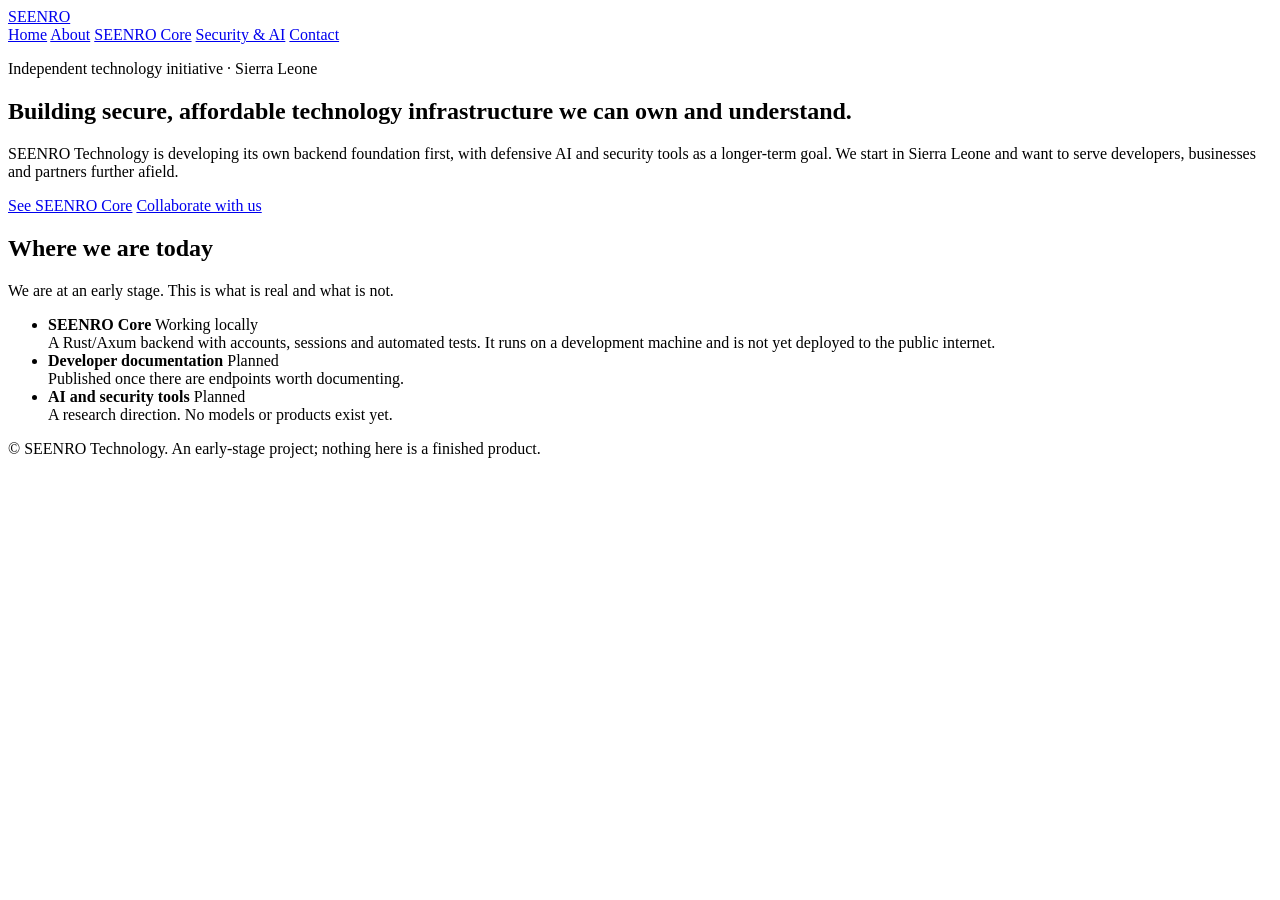
==== index.html @ 62bf214d "Add initial HTML structure for SEENRO Technology site This file contains the initial HTML structure " ====
<!doctype html>
<html lang="en">
<head>
<meta charset="utf-8">
<meta name="viewport" content="width=device-width, initial-scale=1">
<title>SEENRO Technology</title>
<meta name="description" content="SEENRO Technology is an independent initiative building secure, affordable backend infrastructure and AI-powered security solutions, starting in Sierra Leone.">
<link rel="stylesheet" href="style.css">
</head>
<body>
<header class="site-header">
  <a class="brand" href="index.html">SEENRO</a>
  <nav>
    <a href="index.html" aria-current="page">Home</a>
    <a href="about.html">About</a>
    <a href="core.html">SEENRO Core</a>
    <a href="security-ai.html">Security &amp; AI</a>
    <a href="contact.html">Contact</a>
  </nav>
</header>

<main>
  <section class="hero">
    <p class="eyebrow">Independent technology initiative · Sierra Leone</p>
    <h1>Building secure, affordable technology infrastructure we can own and understand.</h1>
    <p class="lead">SEENRO Technology is developing its own backend foundation first, with defensive AI and security tools as a longer-term goal. We start in Sierra Leone and want to serve developers, businesses and partners further afield.</p>
    <p class="actions">
      <a class="button" href="core.html">See SEENRO Core</a>
      <a class="button secondary" href="contact.html">Collaborate with us</a>
    </p>
  </section>

  <section>
    <h2>Where we are today</h2>
    <p>We are at an early stage. This is what is real and what is not.</p>
    <ul class="status-list">
      <li><strong>SEENRO Core</strong> <span class="tag tag-local">Working locally</span><br>A Rust/Axum backend with accounts, sessions and automated tests. It runs on a development machine and is not yet deployed to the public internet.</li>
      <li><strong>Developer documentation</strong> <span class="tag tag-planned">Planned</span><br>Published once there are endpoints worth documenting.</li>
      <li><strong>AI and security tools</strong> <span class="tag tag-planned">Planned</span><br>A research direction. No models or products exist yet.</li>
    </ul>
  </section>
</main>

<footer>
  <p>© SEENRO Technology. An early-stage project; nothing here is a finished product.</p>
</footer>
</body>
</html>
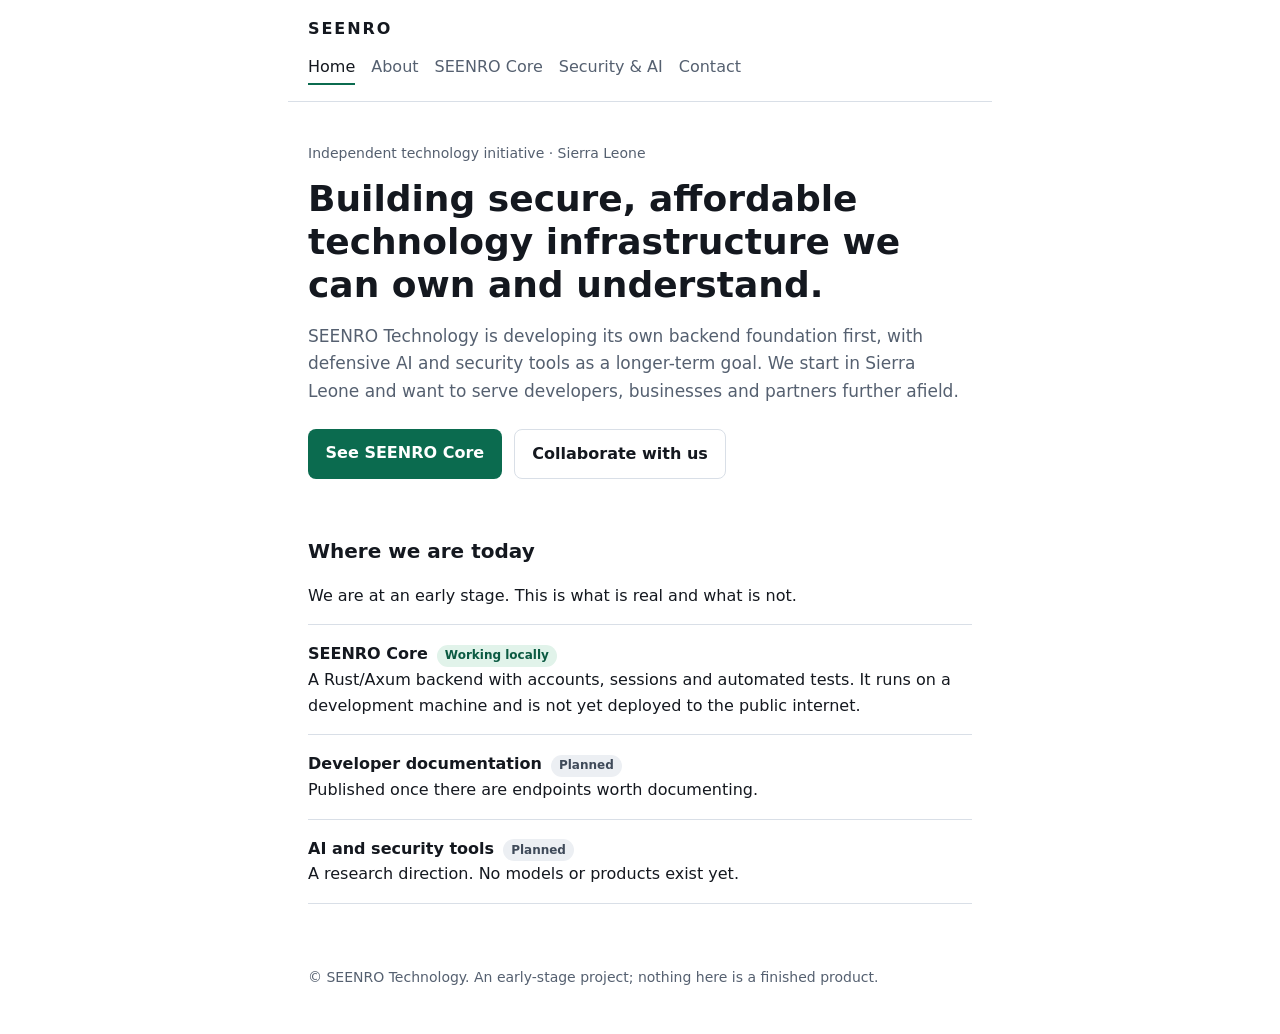
==== commit 902d336a: "Add favicon, share tags and 404 page" ====
--- a/index.html
+++ b/index.html
@@ -6,6 +6,13 @@
 <title>SEENRO Technology</title>
 <meta name="description" content="SEENRO Technology is an independent initiative building secure, affordable backend infrastructure and AI-powered security solutions, starting in Sierra Leone.">
 <link rel="stylesheet" href="style.css">
+<link rel="icon" href="favicon.svg" type="image/svg+xml">
+<meta name="theme-color" content="#0b6b4f">
+<meta property="og:type" content="website">
+<meta property="og:site_name" content="SEENRO Technology">
+<meta property="og:title" content="SEENRO Technology">
+<meta property="og:description" content="SEENRO Technology is an independent initiative building secure, affordable backend infrastructure and AI-powered security solutions, starting in Sierra Leone.">
+<meta property="og:url" content="https://barrieabdallah40-githib.github.io/seenro-technology-website/">
 </head>
 <body>
 <header class="site-header">
--- a/style.css
+++ b/style.css
@@ -0,0 +1,47 @@
+:root {
+  --bg: #ffffff; --fg: #14181f; --muted: #556070; --line: #d9dfe7;
+  --accent: #0b6b4f; --accent-fg: #ffffff;
+  --local-bg: #e1f3ea; --local-fg: #0b5a42;
+  --plan-bg: #eceff3; --plan-fg: #3f4a59;
+  color-scheme: light dark;
+}
+@media (prefers-color-scheme: dark) {
+  :root {
+    --bg: #0e1217; --fg: #e8ecf1; --muted: #9aa6b5; --line: #263040;
+    --accent: #3ecf9a; --accent-fg: #06281d;
+    --local-bg: #12382c; --local-fg: #7be0b9;
+    --plan-bg: #1c2430; --plan-fg: #b4bfcd;
+  }
+}
+* { box-sizing: border-box; }
+html { -webkit-text-size-adjust: 100%; }
+body {
+  margin: 0; background: var(--bg); color: var(--fg);
+  font: 1rem/1.6 system-ui, -apple-system, "Segoe UI", Roboto, sans-serif;
+}
+.site-header, main, footer { max-width: 44rem; margin: 0 auto; padding: 0 1.25rem; }
+.site-header { padding-top: 1rem; padding-bottom: 1rem; border-bottom: 1px solid var(--line); }
+.brand { font-weight: 800; letter-spacing: .12em; color: var(--fg); text-decoration: none; }
+nav { display: flex; flex-wrap: wrap; gap: .25rem 1rem; margin-top: .5rem; }
+nav a { color: var(--muted); text-decoration: none; padding: .25rem 0; }
+nav a[aria-current="page"] { color: var(--fg); border-bottom: 2px solid var(--accent); }
+a { color: var(--accent); }
+.hero { padding: 2.5rem 0 1.5rem; }
+.eyebrow { color: var(--muted); font-size: .875rem; margin: 0 0 .75rem; }
+h1 { font-size: 1.75rem; line-height: 1.2; margin: 0 0 1rem; }
+h2 { font-size: 1.25rem; margin: 2rem 0 .5rem; }
+.lead { font-size: 1.0625rem; color: var(--muted); }
+.actions { display: flex; flex-wrap: wrap; gap: .75rem; margin: 1.5rem 0 0; }
+.button {
+  display: inline-block; padding: .7rem 1.1rem; border-radius: .5rem;
+  background: var(--accent); color: var(--accent-fg); text-decoration: none; font-weight: 600;
+}
+.button.secondary { background: transparent; color: var(--fg); border: 1px solid var(--line); }
+.status-list { list-style: none; padding: 0; margin: 1rem 0; }
+.status-list li { padding: 1rem 0; border-top: 1px solid var(--line); }
+.status-list li:last-child { border-bottom: 1px solid var(--line); }
+.tag { display: inline-block; font-size: .75rem; font-weight: 600; padding: .1rem .5rem; border-radius: 1rem; margin-left: .25rem; }
+.tag-local { background: var(--local-bg); color: var(--local-fg); }
+.tag-planned { background: var(--plan-bg); color: var(--plan-fg); }
+footer { color: var(--muted); font-size: .875rem; padding-top: 2rem; padding-bottom: 2rem; }
+@media (min-width: 40rem) { h1 { font-size: 2.25rem; } }
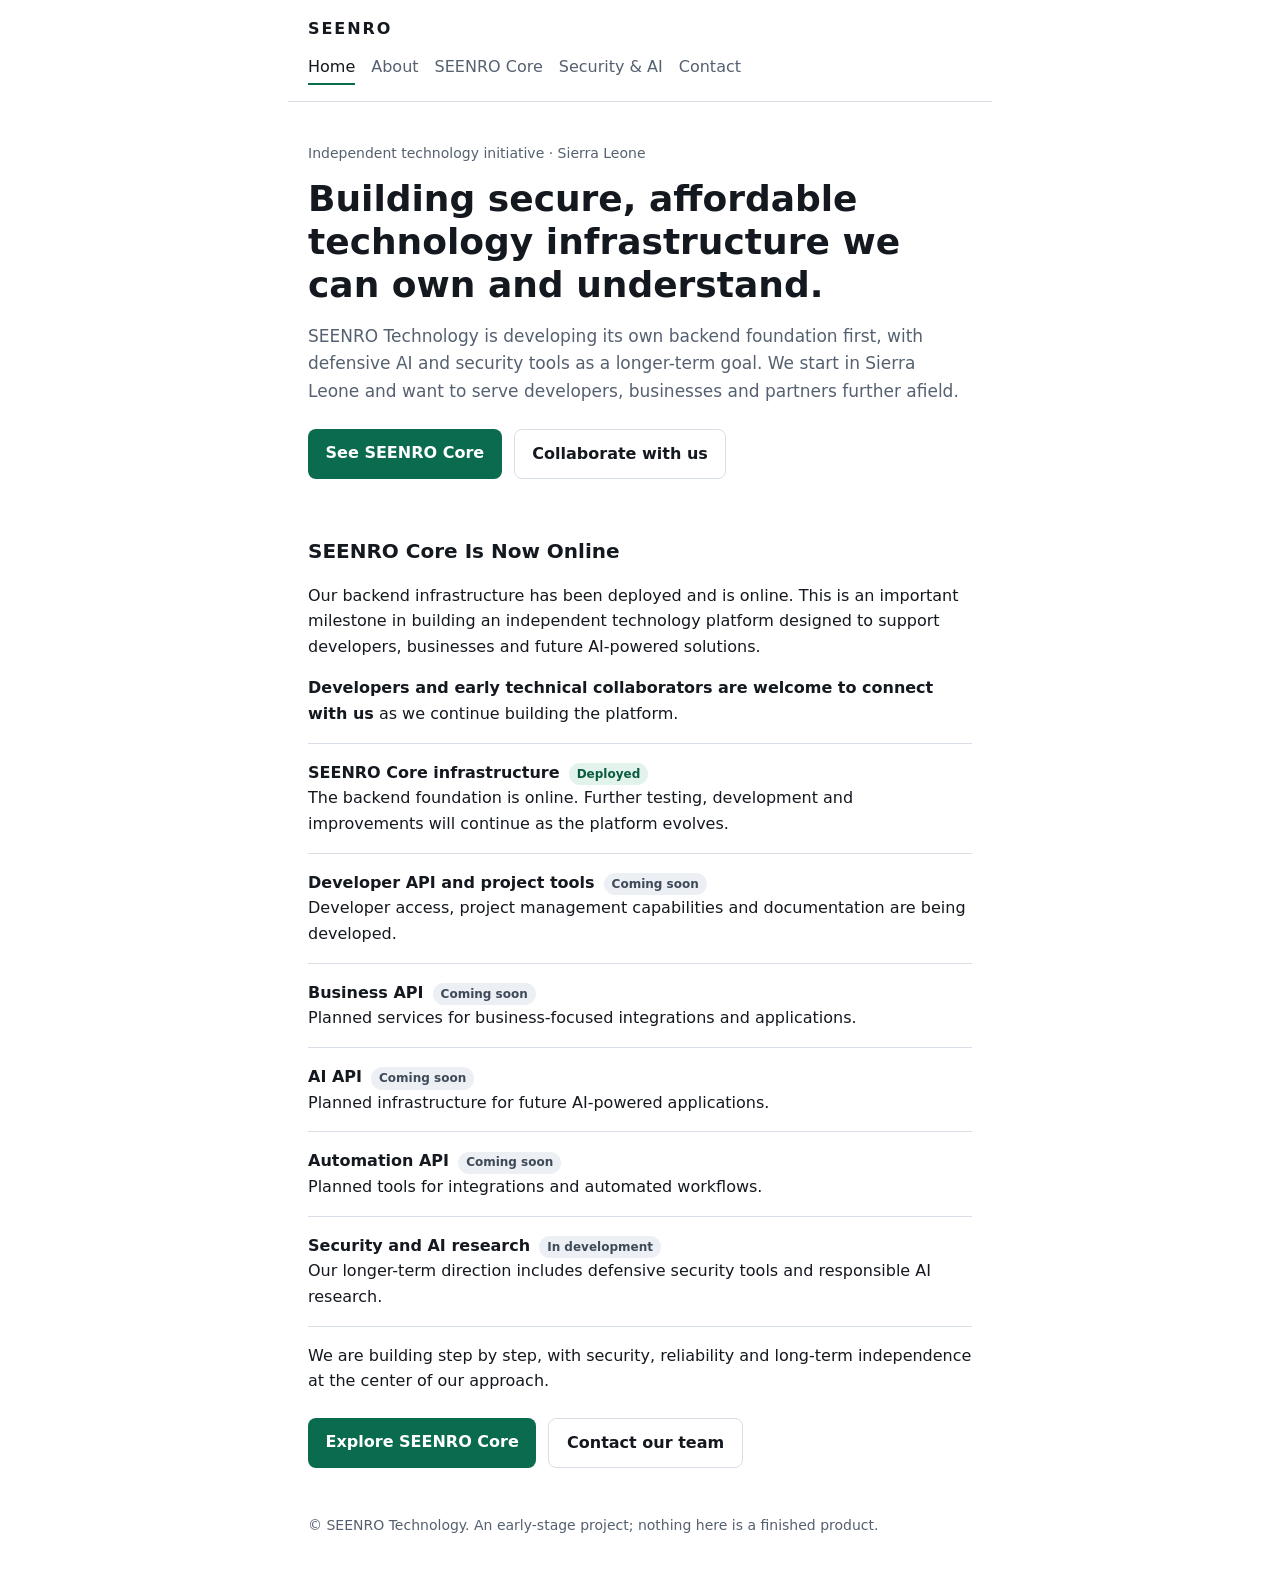
==== commit 81c26457: "Announce SEENRO Core infrastructure deployment" ====
--- a/index.html
+++ b/index.html
@@ -38,13 +38,22 @@
   </section>
 
   <section>
-    <h2>Where we are today</h2>
-    <p>We are at an early stage. This is what is real and what is not.</p>
+    <h2>SEENRO Core Is Now Online</h2>
+    <p>Our backend infrastructure has been deployed and is online. This is an important milestone in building an independent technology platform designed to support developers, businesses and future AI-powered solutions.</p>
+    <p><strong>Developers and early technical collaborators are welcome to connect with us</strong> as we continue building the platform.</p>
     <ul class="status-list">
-      <li><strong>SEENRO Core</strong> <span class="tag tag-local">Working locally</span><br>A Rust/Axum backend with accounts, sessions and automated tests. It runs on a development machine and is not yet deployed to the public internet.</li>
-      <li><strong>Developer documentation</strong> <span class="tag tag-planned">Planned</span><br>Published once there are endpoints worth documenting.</li>
-      <li><strong>AI and security tools</strong> <span class="tag tag-planned">Planned</span><br>A research direction. No models or products exist yet.</li>
+      <li><strong>SEENRO Core infrastructure</strong> <span class="tag tag-local">Deployed</span><br>The backend foundation is online. Further testing, development and improvements will continue as the platform evolves.</li>
+      <li><strong>Developer API and project tools</strong> <span class="tag tag-planned">Coming soon</span><br>Developer access, project management capabilities and documentation are being developed.</li>
+      <li><strong>Business API</strong> <span class="tag tag-planned">Coming soon</span><br>Planned services for business-focused integrations and applications.</li>
+      <li><strong>AI API</strong> <span class="tag tag-planned">Coming soon</span><br>Planned infrastructure for future AI-powered applications.</li>
+      <li><strong>Automation API</strong> <span class="tag tag-planned">Coming soon</span><br>Planned tools for integrations and automated workflows.</li>
+      <li><strong>Security and AI research</strong> <span class="tag tag-planned">In development</span><br>Our longer-term direction includes defensive security tools and responsible AI research.</li>
     </ul>
+    <p>We are building step by step, with security, reliability and long-term independence at the center of our approach.</p>
+    <p class="actions">
+      <a class="button" href="core.html">Explore SEENRO Core</a>
+      <a class="button secondary" href="contact.html">Contact our team</a>
+    </p>
   </section>
 </main>
 
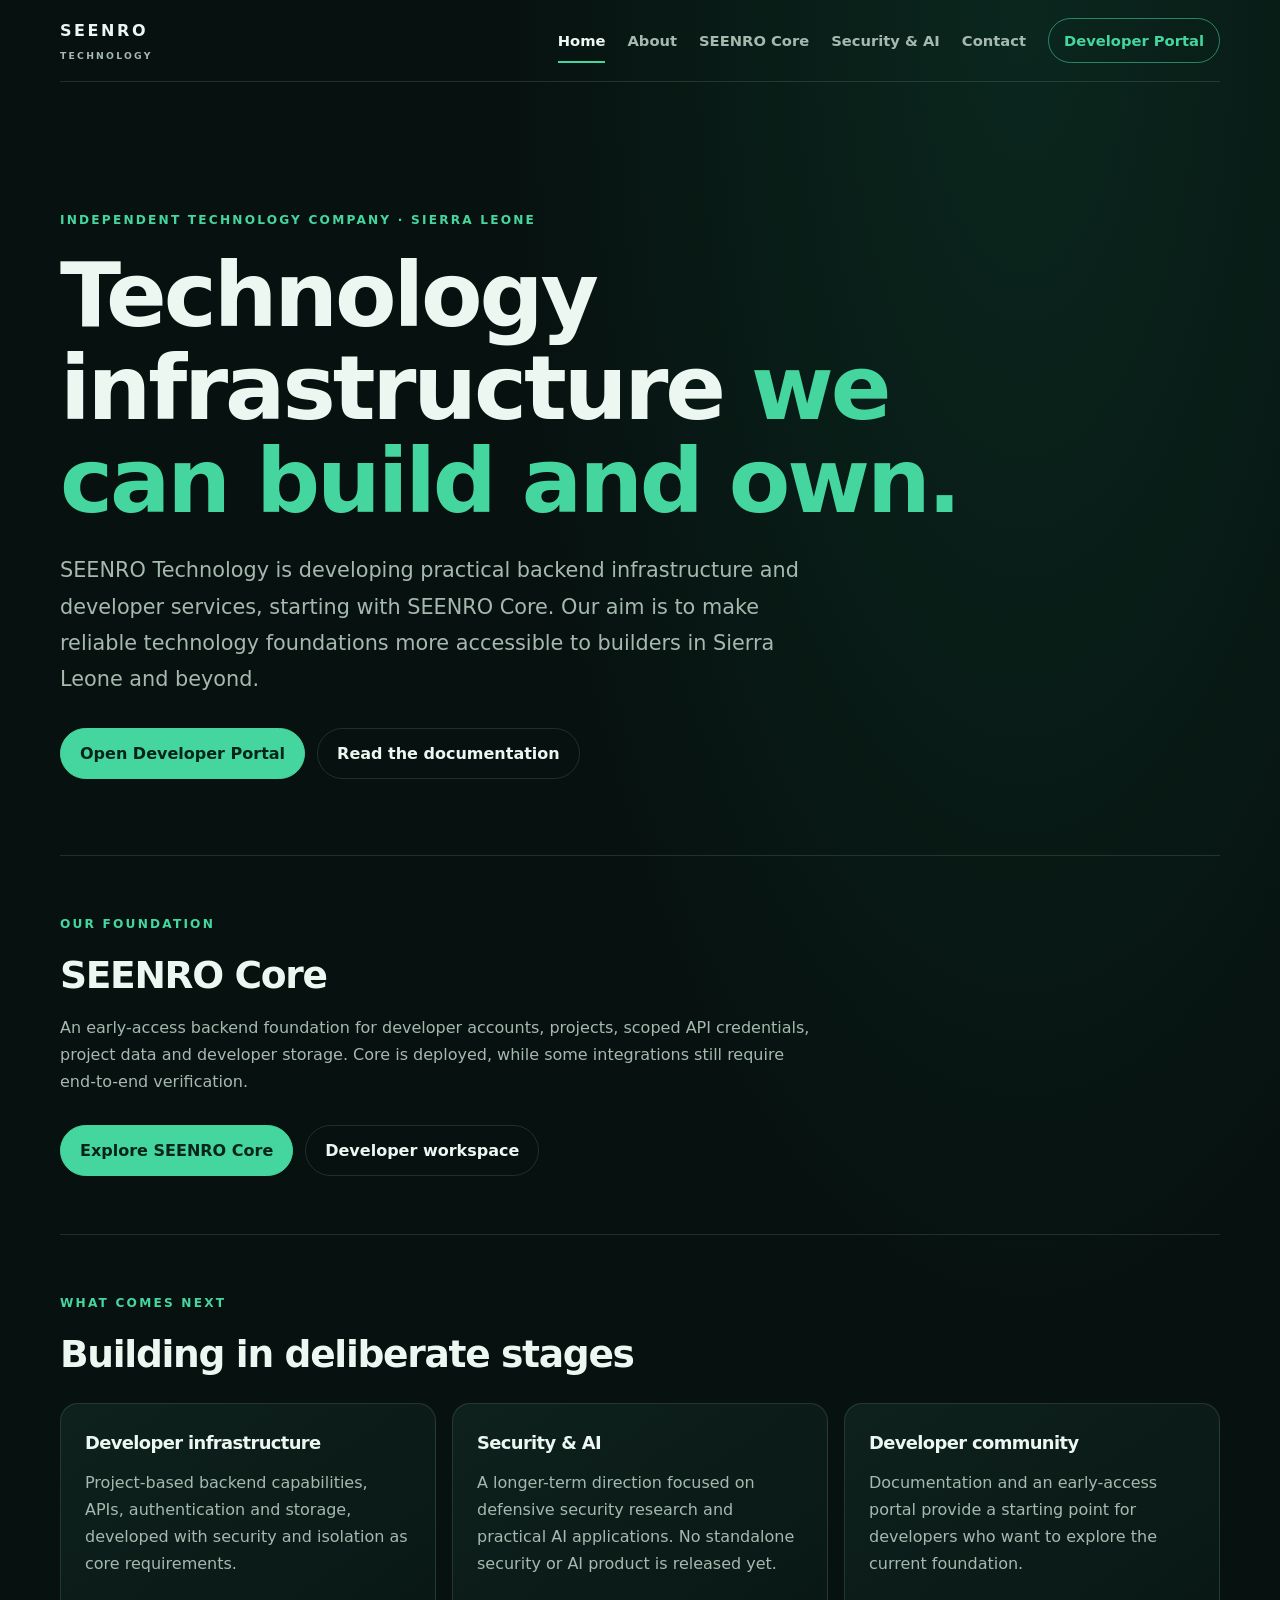
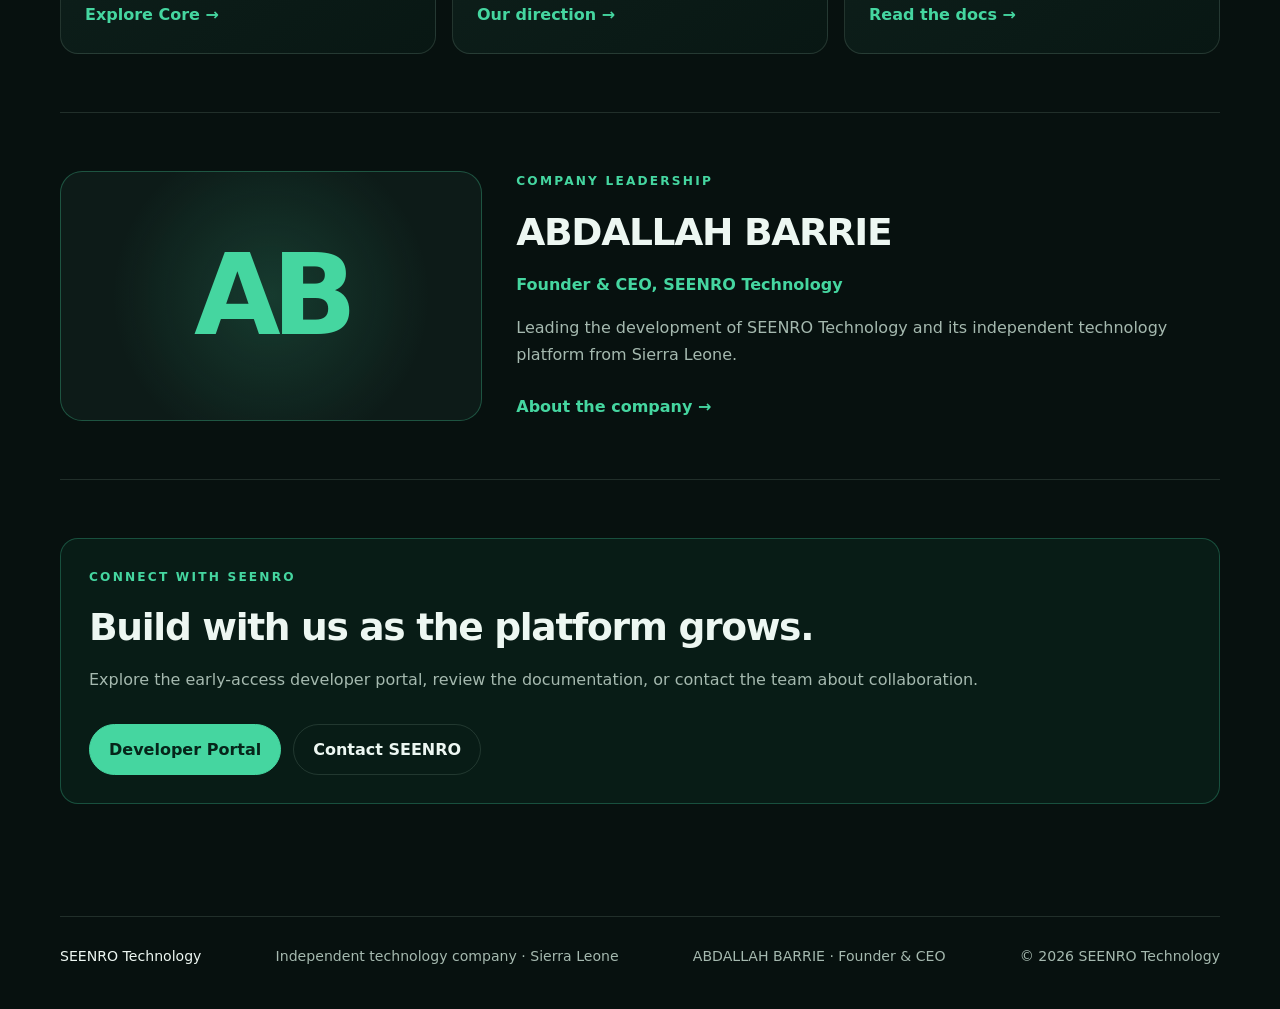
==== commit 077d67e8: "feat: polish SEENRO corporate website" ====
--- a/index.html
+++ b/index.html
@@ -3,62 +3,32 @@
 <head>
 <meta charset="utf-8">
 <meta name="viewport" content="width=device-width, initial-scale=1">
-<title>SEENRO Technology</title>
-<meta name="description" content="SEENRO Technology is an independent initiative building secure, affordable backend infrastructure and AI-powered security solutions, starting in Sierra Leone.">
+<meta name="description" content="SEENRO Technology is building independent backend infrastructure and developer services from Sierra Leone.">
+<meta name="theme-color" content="#07110f">
+<title>SEENRO Technology | Independent Technology Infrastructure</title>
+<link rel="icon" href="favicon.svg" type="image/svg+xml">
 <link rel="stylesheet" href="style.css">
-<link rel="icon" href="favicon.svg" type="image/svg+xml">
-<meta name="theme-color" content="#0b6b4f">
 <meta property="og:type" content="website">
 <meta property="og:site_name" content="SEENRO Technology">
-<meta property="og:title" content="SEENRO Technology">
-<meta property="og:description" content="SEENRO Technology is an independent initiative building secure, affordable backend infrastructure and AI-powered security solutions, starting in Sierra Leone.">
-<meta property="og:url" content="https://barrieabdallah40-githib.github.io/seenro-technology-website/">
+<meta property="og:title" content="SEENRO Technology | Independent Technology Infrastructure">
+<meta property="og:description" content="SEENRO Technology is building independent backend infrastructure and developer services from Sierra Leone.">
+<meta property="og:url" content="https://seenrotech.com/index.html">
 </head>
 <body>
 <header class="site-header">
-  <a class="brand" href="index.html">SEENRO</a>
-  <nav>
-    <a href="index.html" aria-current="page">Home</a>
-    <a href="about.html">About</a>
-    <a href="core.html">SEENRO Core</a>
-    <a href="security-ai.html">Security &amp; AI</a>
-    <a href="contact.html">Contact</a>
-  </nav>
+<a class="brand" href="index.html">SEENRO<small>TECHNOLOGY</small></a>
+<nav aria-label="Main navigation"><a href="index.html" aria-current="page">Home</a><a href="about.html">About</a><a href="core.html">SEENRO Core</a><a href="security-ai.html">Security &amp; AI</a><a href="contact.html">Contact</a><a class="nav-portal" href="https://developers.seenrotech.com">Developer Portal</a></nav>
 </header>
-
 <main>
-  <section class="hero">
-    <p class="eyebrow">Independent technology initiative · Sierra Leone</p>
-    <h1>Building secure, affordable technology infrastructure we can own and understand.</h1>
-    <p class="lead">SEENRO Technology is developing its own backend foundation first, with defensive AI and security tools as a longer-term goal. We start in Sierra Leone and want to serve developers, businesses and partners further afield.</p>
-    <p class="actions">
-      <a class="button" href="core.html">See SEENRO Core</a>
-      <a class="button secondary" href="contact.html">Collaborate with us</a>
-    </p>
-  </section>
-
-  <section>
-    <h2>SEENRO Core Is Now Online</h2>
-    <p>Our backend infrastructure has been deployed and is online. This is an important milestone in building an independent technology platform designed to support developers, businesses and future AI-powered solutions.</p>
-    <p><strong>Developers and early technical collaborators are welcome to connect with us</strong> as we continue building the platform.</p>
-    <ul class="status-list">
-      <li><strong>SEENRO Core infrastructure</strong> <span class="tag tag-local">Deployed</span><br>The backend foundation is online. Further testing, development and improvements will continue as the platform evolves.</li>
-      <li><strong>Developer API and project tools</strong> <span class="tag tag-planned">Coming soon</span><br>Developer access, project management capabilities and documentation are being developed.</li>
-      <li><strong>Business API</strong> <span class="tag tag-planned">Coming soon</span><br>Planned services for business-focused integrations and applications.</li>
-      <li><strong>AI API</strong> <span class="tag tag-planned">Coming soon</span><br>Planned infrastructure for future AI-powered applications.</li>
-      <li><strong>Automation API</strong> <span class="tag tag-planned">Coming soon</span><br>Planned tools for integrations and automated workflows.</li>
-      <li><strong>Security and AI research</strong> <span class="tag tag-planned">In development</span><br>Our longer-term direction includes defensive security tools and responsible AI research.</li>
-    </ul>
-    <p>We are building step by step, with security, reliability and long-term independence at the center of our approach.</p>
-    <p class="actions">
-      <a class="button" href="core.html">Explore SEENRO Core</a>
-      <a class="button secondary" href="contact.html">Contact our team</a>
-    </p>
-  </section>
+<section class="hero"><p class="eyebrow">Independent technology company · Sierra Leone</p>
+<h1>Technology infrastructure <span>we can build and own.</span></h1>
+<p class="lead">SEENRO Technology is developing practical backend infrastructure and developer services, starting with SEENRO Core. Our aim is to make reliable technology foundations more accessible to builders in Sierra Leone and beyond.</p>
+<div class="actions"><a class="button" href="https://developers.seenrotech.com">Open Developer Portal</a><a class="button secondary" href="https://developers.seenrotech.com/docs.html">Read the documentation</a></div></section>
+<section class="section"><p class="eyebrow">Our foundation</p><h2>SEENRO Core</h2><p class="section-intro">An early-access backend foundation for developer accounts, projects, scoped API credentials, project data and developer storage. Core is deployed, while some integrations still require end-to-end verification.</p><div class="actions"><a class="button" href="core.html">Explore SEENRO Core</a><a class="button secondary" href="https://developers.seenrotech.com">Developer workspace</a></div></section>
+<section class="section"><p class="eyebrow">What comes next</p><h2>Building in deliberate stages</h2><div class="grid"><article class="panel"><h3>Developer infrastructure</h3><p>Project-based backend capabilities, APIs, authentication and storage, developed with security and isolation as core requirements.</p><a class="panel-link" href="core.html">Explore Core →</a></article><article class="panel"><h3>Security &amp; AI</h3><p>A longer-term direction focused on defensive security research and practical AI applications. No standalone security or AI product is released yet.</p><a class="panel-link" href="security-ai.html">Our direction →</a></article><article class="panel"><h3>Developer community</h3><p>Documentation and an early-access portal provide a starting point for developers who want to explore the current foundation.</p><a class="panel-link" href="https://developers.seenrotech.com/docs.html">Read the docs →</a></article></div></section>
+<section class="section founder"><div class="founder-mark" aria-hidden="true">AB</div><div><p class="eyebrow">Company leadership</p><h2>ABDALLAH BARRIE</h2><p class="founder-role">Founder &amp; CEO, SEENRO Technology</p><p class="section-intro">Leading the development of SEENRO Technology and its independent technology platform from Sierra Leone.</p><a class="panel-link" href="about.html">About the company →</a></div></section>
+<section class="section"><div class="callout"><p class="eyebrow">Connect with SEENRO</p><h2>Build with us as the platform grows.</h2><p class="muted">Explore the early-access developer portal, review the documentation, or contact the team about collaboration.</p><div class="actions"><a class="button" href="https://developers.seenrotech.com">Developer Portal</a><a class="button secondary" href="contact.html">Contact SEENRO</a></div></div></section>
 </main>
-
-<footer>
-  <p>© SEENRO Technology. An early-stage project; nothing here is a finished product.</p>
-</footer>
+<footer><a href="index.html">SEENRO Technology</a><span>Independent technology company · Sierra Leone</span><span>ABDALLAH BARRIE · Founder &amp; CEO</span><span>© 2026 SEENRO Technology</span></footer>
 </body>
 </html>
--- a/style.css
+++ b/style.css
@@ -1,47 +1,92 @@
+/* SEENRO Technology — responsive corporate design */
 :root {
-  --bg: #ffffff; --fg: #14181f; --muted: #556070; --line: #d9dfe7;
-  --accent: #0b6b4f; --accent-fg: #ffffff;
-  --local-bg: #e1f3ea; --local-fg: #0b5a42;
-  --plan-bg: #eceff3; --plan-fg: #3f4a59;
-  color-scheme: light dark;
-}
-@media (prefers-color-scheme: dark) {
-  :root {
-    --bg: #0e1217; --fg: #e8ecf1; --muted: #9aa6b5; --line: #263040;
-    --accent: #3ecf9a; --accent-fg: #06281d;
-    --local-bg: #12382c; --local-fg: #7be0b9;
-    --plan-bg: #1c2430; --plan-fg: #b4bfcd;
-  }
+  color-scheme: dark;
+  --bg: #07110f;
+  --surface: #0d1b18;
+  --surface-2: #10231e;
+  --text: #edf7f2;
+  --muted: #a5b9af;
+  --line: rgba(190, 224, 207, .14);
+  --accent: #45d6a0;
+  --accent-ink: #06251a;
+  --max: 1160px;
 }
 * { box-sizing: border-box; }
-html { -webkit-text-size-adjust: 100%; }
+html { scroll-behavior: smooth; -webkit-text-size-adjust: 100%; }
 body {
-  margin: 0; background: var(--bg); color: var(--fg);
-  font: 1rem/1.6 system-ui, -apple-system, "Segoe UI", Roboto, sans-serif;
+  margin: 0;
+  background: radial-gradient(ellipse at 80% 0%, rgba(32,185,130,.13), transparent 34rem), var(--bg);
+  color: var(--text);
+  font: 16px/1.7 system-ui, -apple-system, "Segoe UI", Roboto, sans-serif;
 }
-.site-header, main, footer { max-width: 44rem; margin: 0 auto; padding: 0 1.25rem; }
-.site-header { padding-top: 1rem; padding-bottom: 1rem; border-bottom: 1px solid var(--line); }
-.brand { font-weight: 800; letter-spacing: .12em; color: var(--fg); text-decoration: none; }
-nav { display: flex; flex-wrap: wrap; gap: .25rem 1rem; margin-top: .5rem; }
-nav a { color: var(--muted); text-decoration: none; padding: .25rem 0; }
-nav a[aria-current="page"] { color: var(--fg); border-bottom: 2px solid var(--accent); }
 a { color: var(--accent); }
-.hero { padding: 2.5rem 0 1.5rem; }
-.eyebrow { color: var(--muted); font-size: .875rem; margin: 0 0 .75rem; }
-h1 { font-size: 1.75rem; line-height: 1.2; margin: 0 0 1rem; }
-h2 { font-size: 1.25rem; margin: 2rem 0 .5rem; }
-.lead { font-size: 1.0625rem; color: var(--muted); }
-.actions { display: flex; flex-wrap: wrap; gap: .75rem; margin: 1.5rem 0 0; }
+a:focus-visible { outline: 3px solid var(--accent); outline-offset: 4px; }
+.site-header, main, footer { width: min(calc(100% - 40px), var(--max)); margin-inline: auto; }
+.site-header {
+  min-height: 82px; display: flex; align-items: center; justify-content: space-between;
+  gap: 24px; padding-block: 16px; border-bottom: 1px solid var(--line);
+}
+.brand { color: var(--text); text-decoration: none; font-weight: 800; letter-spacing: .16em; }
+.brand small { display: block; margin-top: 4px; color: var(--muted); font-size: .58rem; letter-spacing: .24em; }
+nav { display: flex; align-items: center; flex-wrap: wrap; gap: 8px 22px; }
+nav a { color: var(--muted); text-decoration: none; font-size: .92rem; font-weight: 600; padding: 8px 0; }
+nav a:hover, nav a[aria-current="page"] { color: var(--text); }
+nav a[aria-current="page"] { box-shadow: 0 2px var(--accent); }
+.nav-portal { padding: 9px 15px; border: 1px solid rgba(69,214,160,.55); border-radius: 999px; color: var(--accent); }
+main { padding-bottom: 54px; }
+.hero { padding: clamp(70px, 10vw, 132px) 0 76px; max-width: 900px; }
+.eyebrow { margin: 0 0 18px; color: var(--accent); font-size: .76rem; font-weight: 700; letter-spacing: .18em; text-transform: uppercase; }
+h1, h2, h3 { letter-spacing: -.035em; }
+h1 { max-width: 900px; margin: 0 0 24px; font-size: clamp(2.65rem, 7vw, 5.7rem); line-height: 1.04; font-weight: 800; }
+h1 span, .accent-text { color: var(--accent); }
+h2 { margin: 0 0 16px; font-size: clamp(1.65rem, 4vw, 2.35rem); line-height: 1.2; }
+h3 { margin: 0 0 10px; font-size: 1.12rem; }
+p { margin: 0 0 16px; }
+.lead { max-width: 760px; color: var(--muted); font-size: clamp(1.08rem, 2vw, 1.3rem); line-height: 1.75; }
+.actions { display: flex; flex-wrap: wrap; gap: 12px; margin-top: 30px; }
 .button {
-  display: inline-block; padding: .7rem 1.1rem; border-radius: .5rem;
-  background: var(--accent); color: var(--accent-fg); text-decoration: none; font-weight: 600;
+  display: inline-flex; align-items: center; justify-content: center; min-height: 48px;
+  padding: 11px 19px; border: 1px solid var(--accent); border-radius: 999px;
+  background: var(--accent); color: var(--accent-ink); text-decoration: none; font-weight: 800;
 }
-.button.secondary { background: transparent; color: var(--fg); border: 1px solid var(--line); }
-.status-list { list-style: none; padding: 0; margin: 1rem 0; }
-.status-list li { padding: 1rem 0; border-top: 1px solid var(--line); }
+.button:hover { background: #72e7b9; border-color: #72e7b9; }
+.button.secondary { background: transparent; color: var(--text); border-color: var(--line); }
+.button.secondary:hover { border-color: var(--accent); color: var(--accent); }
+.section { padding: 58px 0; border-top: 1px solid var(--line); }
+.section-intro { max-width: 760px; color: var(--muted); }
+.grid { display: grid; grid-template-columns: repeat(3, minmax(0, 1fr)); gap: 16px; margin-top: 26px; }
+.panel {
+  min-width: 0; padding: 24px; border: 1px solid var(--line); border-radius: 18px;
+  background: linear-gradient(145deg, rgba(16,35,30,.92), rgba(9,24,20,.92));
+}
+.panel p, .muted { color: var(--muted); }
+.panel p:last-child { margin-bottom: 0; }
+.panel-link { display: inline-block; margin-top: 8px; font-weight: 700; text-decoration: none; }
+.status-list { list-style: none; padding: 0; margin: 24px 0 0; }
+.status-list li { display: flex; justify-content: space-between; gap: 18px; padding: 17px 0; border-top: 1px solid var(--line); }
 .status-list li:last-child { border-bottom: 1px solid var(--line); }
-.tag { display: inline-block; font-size: .75rem; font-weight: 600; padding: .1rem .5rem; border-radius: 1rem; margin-left: .25rem; }
-.tag-local { background: var(--local-bg); color: var(--local-fg); }
-.tag-planned { background: var(--plan-bg); color: var(--plan-fg); }
-footer { color: var(--muted); font-size: .875rem; padding-top: 2rem; padding-bottom: 2rem; }
-@media (min-width: 40rem) { h1 { font-size: 2.25rem; } }
+.tag { flex: 0 0 auto; align-self: flex-start; padding: 4px 10px; border-radius: 999px; background: rgba(69,214,160,.12); color: var(--accent); font-size: .74rem; font-weight: 800; }
+.tag-planned { background: rgba(165,185,175,.1); color: #b6c5bd; }
+.founder { display: grid; grid-template-columns: minmax(0, .75fr) minmax(0, 1.25fr); gap: 34px; align-items: center; }
+.founder-mark { display: grid; place-items: center; min-height: 250px; border: 1px solid rgba(69,214,160,.3); border-radius: 22px; background: radial-gradient(circle, rgba(69,214,160,.17), transparent 65%), var(--surface); color: var(--accent); font-size: clamp(4rem, 12vw, 7rem); font-weight: 800; letter-spacing: -.08em; }
+.founder-role { color: var(--accent); font-weight: 700; }
+.callout { padding: 28px; border: 1px solid rgba(69,214,160,.28); border-radius: 18px; background: rgba(32,185,130,.07); }
+.callout p:last-child { margin-bottom: 0; }
+ul.clean-list { padding-left: 1.2rem; color: var(--muted); }
+ul.clean-list li { padding: 5px 0; }
+footer { display: flex; flex-wrap: wrap; justify-content: space-between; gap: 12px 24px; padding-block: 28px 40px; border-top: 1px solid var(--line); color: var(--muted); font-size: .88rem; }
+footer a { color: var(--text); text-decoration: none; }
+@media (max-width: 800px) {
+  .site-header { align-items: flex-start; flex-direction: column; gap: 12px; }
+  .grid { grid-template-columns: repeat(2, minmax(0, 1fr)); }
+}
+@media (max-width: 580px) {
+  .site-header, main, footer { width: min(calc(100% - 32px), var(--max)); }
+  nav { gap: 5px 15px; }
+  nav a { font-size: .85rem; }
+  .hero { padding-top: 64px; }
+  .section { padding: 42px 0; }
+  .grid, .founder { grid-template-columns: 1fr; }
+  .founder-mark { min-height: 180px; }
+  .status-list li { flex-direction: column; gap: 7px; }
+}
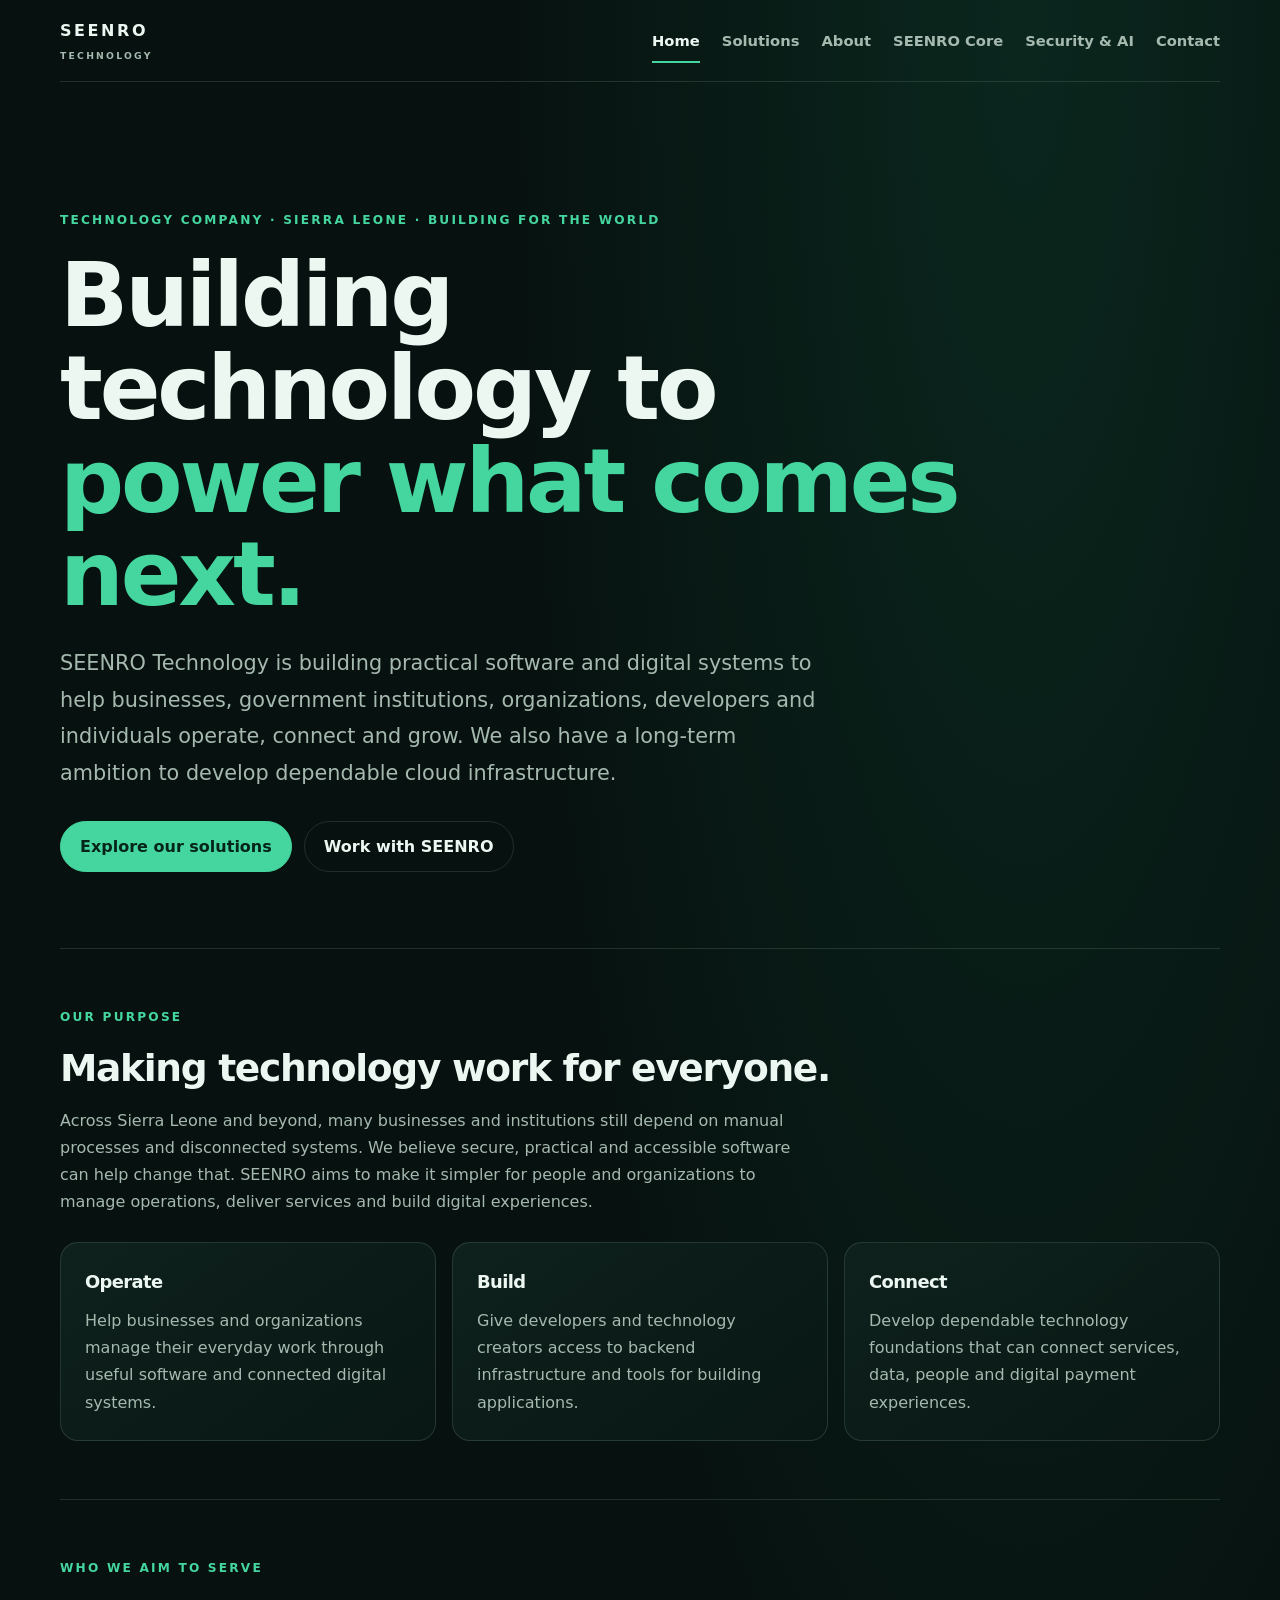
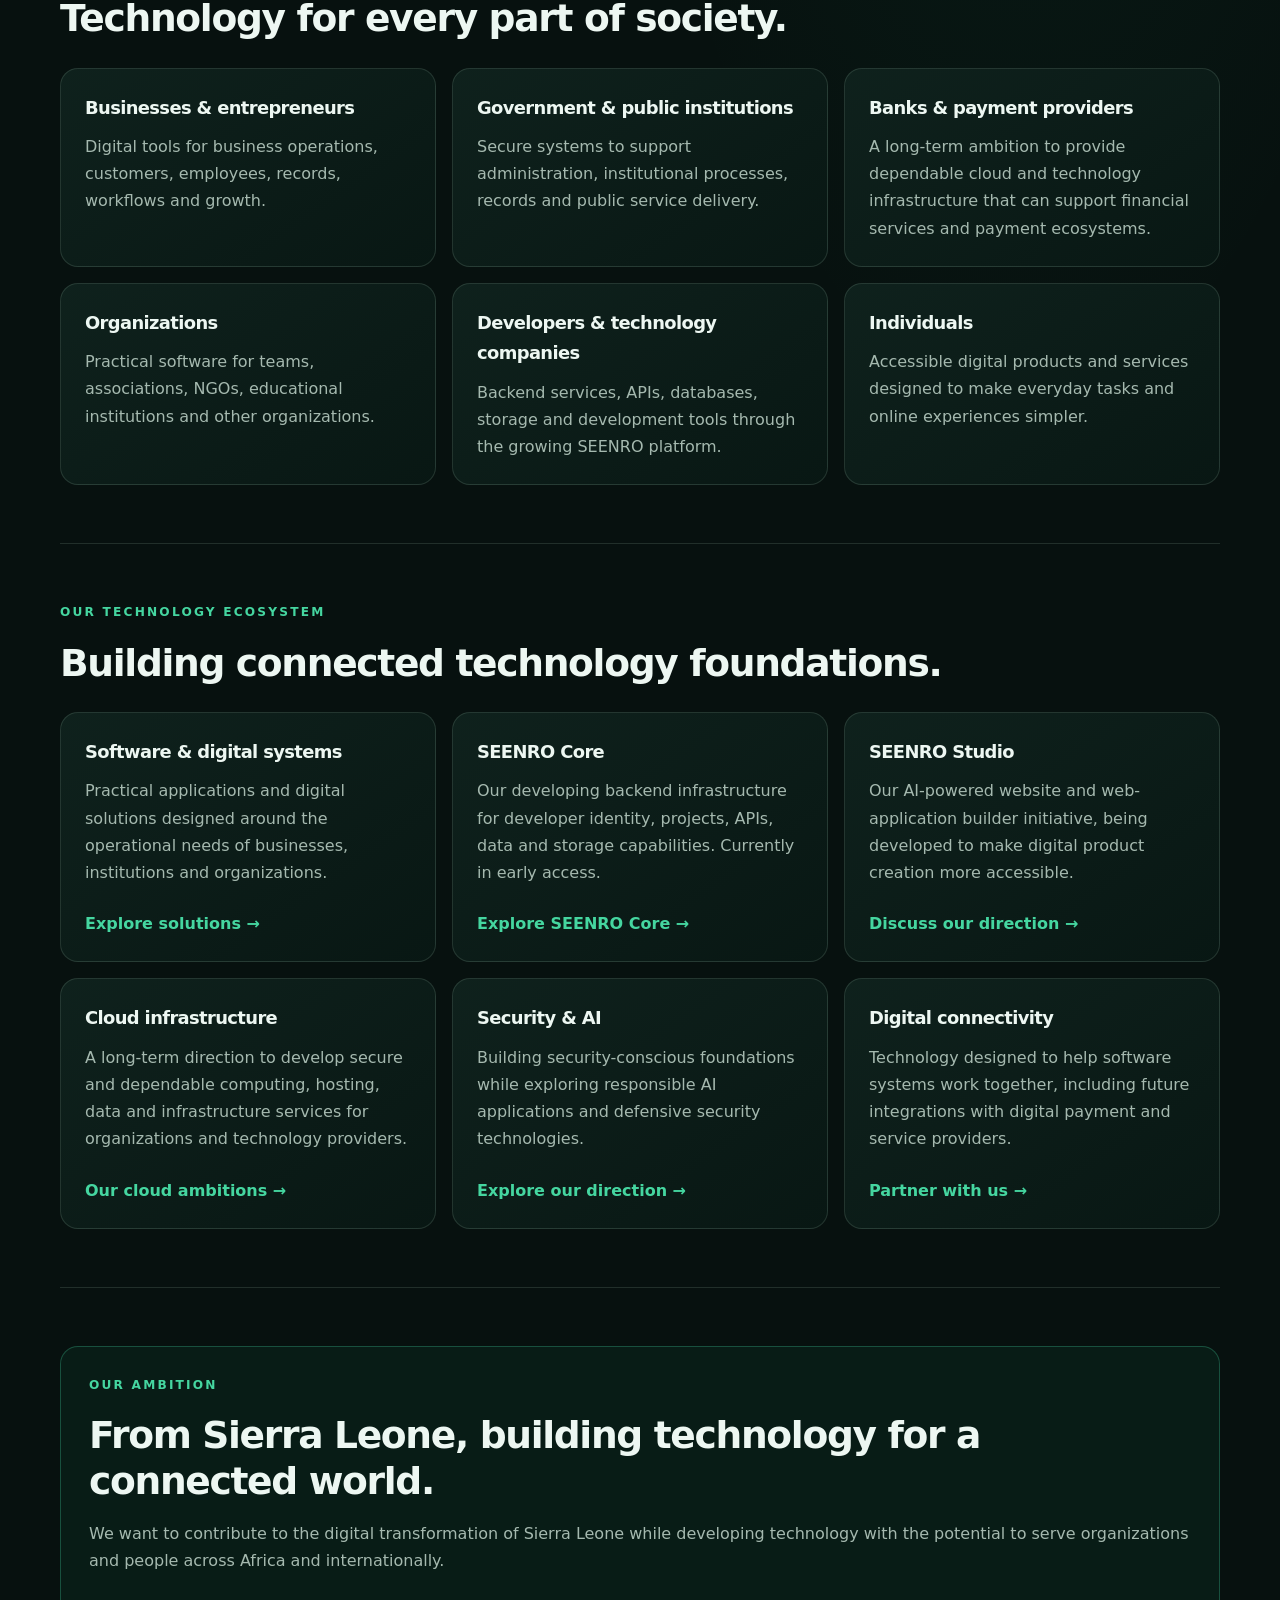
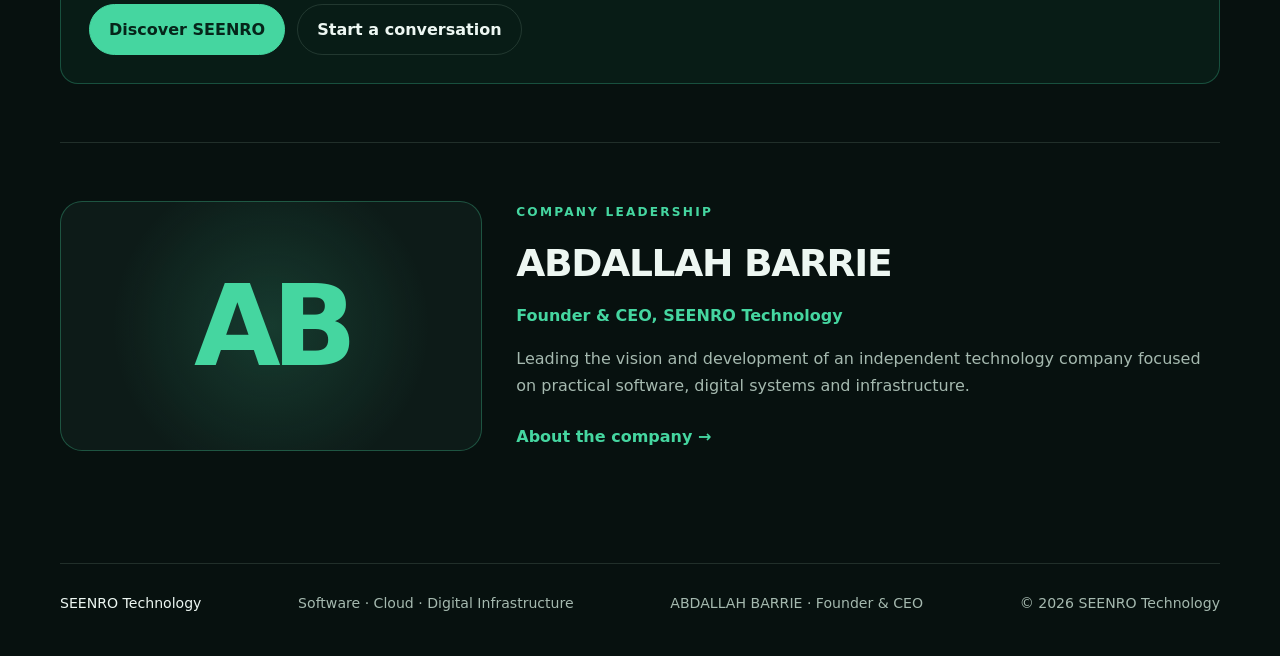
==== commit 07708c85: "Polish SEENRO company website positioning" ====
--- a/index.html
+++ b/index.html
@@ -3,32 +3,106 @@
 <head>
 <meta charset="utf-8">
 <meta name="viewport" content="width=device-width, initial-scale=1">
-<meta name="description" content="SEENRO Technology is building independent backend infrastructure and developer services from Sierra Leone.">
+<meta name="description" content="SEENRO Technology is developing practical software and digital systems, with a long-term ambition to build dependable cloud infrastructure for businesses, institutions, developers and individuals.">
 <meta name="theme-color" content="#07110f">
-<title>SEENRO Technology | Independent Technology Infrastructure</title>
+<title>SEENRO Technology | Software, Cloud & Digital Infrastructure</title>
 <link rel="icon" href="favicon.svg" type="image/svg+xml">
 <link rel="stylesheet" href="style.css">
 <meta property="og:type" content="website">
 <meta property="og:site_name" content="SEENRO Technology">
-<meta property="og:title" content="SEENRO Technology | Independent Technology Infrastructure">
-<meta property="og:description" content="SEENRO Technology is building independent backend infrastructure and developer services from Sierra Leone.">
-<meta property="og:url" content="https://seenrotech.com/index.html">
+<meta property="og:title" content="SEENRO Technology | Software, Cloud & Digital Infrastructure">
+<meta property="og:description" content="Building practical software and digital systems, with a long-term ambition to develop cloud infrastructure for a more digitally connected world.">
+<meta property="og:url" content="https://seenrotech.com/">
 </head>
 <body>
 <header class="site-header">
 <a class="brand" href="index.html">SEENRO<small>TECHNOLOGY</small></a>
-<nav aria-label="Main navigation"><a href="index.html" aria-current="page">Home</a><a href="about.html">About</a><a href="core.html">SEENRO Core</a><a href="security-ai.html">Security &amp; AI</a><a href="contact.html">Contact</a><a class="nav-portal" href="https://developers.seenrotech.com">Developer Portal</a></nav>
+<nav aria-label="Main navigation">
+<a href="index.html" aria-current="page">Home</a>
+<a href="solutions.html">Solutions</a>
+<a href="about.html">About</a>
+<a href="core.html">SEENRO Core</a>
+<a href="security-ai.html">Security &amp; AI</a>
+<a href="contact.html">Contact</a>
+<a class="nav-portal" href="https://developers.seenrotech.com">Developer Portal</a>
+</nav>
 </header>
 <main>
-<section class="hero"><p class="eyebrow">Independent technology company · Sierra Leone</p>
-<h1>Technology infrastructure <span>we can build and own.</span></h1>
-<p class="lead">SEENRO Technology is developing practical backend infrastructure and developer services, starting with SEENRO Core. Our aim is to make reliable technology foundations more accessible to builders in Sierra Leone and beyond.</p>
-<div class="actions"><a class="button" href="https://developers.seenrotech.com">Open Developer Portal</a><a class="button secondary" href="https://developers.seenrotech.com/docs.html">Read the documentation</a></div></section>
-<section class="section"><p class="eyebrow">Our foundation</p><h2>SEENRO Core</h2><p class="section-intro">An early-access backend foundation for developer accounts, projects, scoped API credentials, project data and developer storage. Core is deployed, while some integrations still require end-to-end verification.</p><div class="actions"><a class="button" href="core.html">Explore SEENRO Core</a><a class="button secondary" href="https://developers.seenrotech.com">Developer workspace</a></div></section>
-<section class="section"><p class="eyebrow">What comes next</p><h2>Building in deliberate stages</h2><div class="grid"><article class="panel"><h3>Developer infrastructure</h3><p>Project-based backend capabilities, APIs, authentication and storage, developed with security and isolation as core requirements.</p><a class="panel-link" href="core.html">Explore Core →</a></article><article class="panel"><h3>Security &amp; AI</h3><p>A longer-term direction focused on defensive security research and practical AI applications. No standalone security or AI product is released yet.</p><a class="panel-link" href="security-ai.html">Our direction →</a></article><article class="panel"><h3>Developer community</h3><p>Documentation and an early-access portal provide a starting point for developers who want to explore the current foundation.</p><a class="panel-link" href="https://developers.seenrotech.com/docs.html">Read the docs →</a></article></div></section>
-<section class="section founder"><div class="founder-mark" aria-hidden="true">AB</div><div><p class="eyebrow">Company leadership</p><h2>ABDALLAH BARRIE</h2><p class="founder-role">Founder &amp; CEO, SEENRO Technology</p><p class="section-intro">Leading the development of SEENRO Technology and its independent technology platform from Sierra Leone.</p><a class="panel-link" href="about.html">About the company →</a></div></section>
-<section class="section"><div class="callout"><p class="eyebrow">Connect with SEENRO</p><h2>Build with us as the platform grows.</h2><p class="muted">Explore the early-access developer portal, review the documentation, or contact the team about collaboration.</p><div class="actions"><a class="button" href="https://developers.seenrotech.com">Developer Portal</a><a class="button secondary" href="contact.html">Contact SEENRO</a></div></div></section>
+<section class="hero">
+<p class="eyebrow">Technology company · Sierra Leone · Building for the world</p>
+<h1>Building technology to <span>power what comes next.</span></h1>
+<p class="lead">SEENRO Technology is building practical software and digital systems to help businesses, government institutions, organizations, developers and individuals operate, connect and grow. We also have a long-term ambition to develop dependable cloud infrastructure.</p>
+<div class="actions">
+<a class="button" href="solutions.html">Explore our solutions</a>
+<a class="button secondary" href="contact.html">Work with SEENRO</a>
+</div>
+</section>
+
+<section class="section">
+<p class="eyebrow">Our purpose</p>
+<h2>Making technology work for everyone.</h2>
+<p class="section-intro">Across Sierra Leone and beyond, many businesses and institutions still depend on manual processes and disconnected systems. We believe secure, practical and accessible software can help change that. SEENRO aims to make it simpler for people and organizations to manage operations, deliver services and build digital experiences.</p>
+<div class="grid">
+<article class="panel"><h3>Operate</h3><p>Help businesses and organizations manage their everyday work through useful software and connected digital systems.</p></article>
+<article class="panel"><h3>Build</h3><p>Give developers and technology creators access to backend infrastructure and tools for building applications.</p></article>
+<article class="panel"><h3>Connect</h3><p>Develop dependable technology foundations that can connect services, data, people and digital payment experiences.</p></article>
+</div>
+</section>
+
+<section class="section">
+<p class="eyebrow">Who we aim to serve</p>
+<h2>Technology for every part of society.</h2>
+<div class="grid">
+<article class="panel"><h3>Businesses &amp; entrepreneurs</h3><p>Digital tools for business operations, customers, employees, records, workflows and growth.</p></article>
+<article class="panel"><h3>Government &amp; public institutions</h3><p>Secure systems to support administration, institutional processes, records and public service delivery.</p></article>
+<article class="panel"><h3>Banks &amp; payment providers</h3><p>A long-term ambition to provide dependable cloud and technology infrastructure that can support financial services and payment ecosystems.</p></article>
+<article class="panel"><h3>Organizations</h3><p>Practical software for teams, associations, NGOs, educational institutions and other organizations.</p></article>
+<article class="panel"><h3>Developers &amp; technology companies</h3><p>Backend services, APIs, databases, storage and development tools through the growing SEENRO platform.</p></article>
+<article class="panel"><h3>Individuals</h3><p>Accessible digital products and services designed to make everyday tasks and online experiences simpler.</p></article>
+</div>
+</section>
+
+<section class="section">
+<p class="eyebrow">Our technology ecosystem</p>
+<h2>Building connected technology foundations.</h2>
+<div class="grid">
+<article class="panel"><h3>Software &amp; digital systems</h3><p>Practical applications and digital solutions designed around the operational needs of businesses, institutions and organizations.</p><a class="panel-link" href="solutions.html">Explore solutions →</a></article>
+<article class="panel"><h3>SEENRO Core</h3><p>Our developing backend infrastructure for developer identity, projects, APIs, data and storage capabilities. Currently in early access.</p><a class="panel-link" href="core.html">Explore SEENRO Core →</a></article>
+<article class="panel"><h3>SEENRO Studio</h3><p>Our AI-powered website and web-application builder initiative, being developed to make digital product creation more accessible.</p><a class="panel-link" href="contact.html">Discuss our direction →</a></article>
+<article class="panel"><h3>Cloud infrastructure</h3><p>A long-term direction to develop secure and dependable computing, hosting, data and infrastructure services for organizations and technology providers.</p><a class="panel-link" href="solutions.html#cloud">Our cloud ambitions →</a></article>
+<article class="panel"><h3>Security &amp; AI</h3><p>Building security-conscious foundations while exploring responsible AI applications and defensive security technologies.</p><a class="panel-link" href="security-ai.html">Explore our direction →</a></article>
+<article class="panel"><h3>Digital connectivity</h3><p>Technology designed to help software systems work together, including future integrations with digital payment and service providers.</p><a class="panel-link" href="contact.html">Partner with us →</a></article>
+</div>
+</section>
+
+<section class="section">
+<div class="callout">
+<p class="eyebrow">Our ambition</p>
+<h2>From Sierra Leone, building technology for a connected world.</h2>
+<p class="muted">We want to contribute to the digital transformation of Sierra Leone while developing technology with the potential to serve organizations and people across Africa and internationally.</p>
+<div class="actions">
+<a class="button" href="about.html">Discover SEENRO</a>
+<a class="button secondary" href="contact.html">Start a conversation</a>
+</div>
+</div>
+</section>
+
+<section class="section founder">
+<div class="founder-mark" aria-hidden="true">AB</div>
+<div>
+<p class="eyebrow">Company leadership</p>
+<h2>ABDALLAH BARRIE</h2>
+<p class="founder-role">Founder &amp; CEO, SEENRO Technology</p>
+<p class="section-intro">Leading the vision and development of an independent technology company focused on practical software, digital systems and infrastructure.</p>
+<a class="panel-link" href="about.html">About the company →</a>
+</div>
+</section>
 </main>
-<footer><a href="index.html">SEENRO Technology</a><span>Independent technology company · Sierra Leone</span><span>ABDALLAH BARRIE · Founder &amp; CEO</span><span>© 2026 SEENRO Technology</span></footer>
+<footer>
+<a href="index.html">SEENRO Technology</a>
+<span>Software · Cloud · Digital Infrastructure</span>
+<span>ABDALLAH BARRIE · Founder &amp; CEO</span>
+<span>© 2026 SEENRO Technology</span>
+</footer>
 </body>
 </html>
--- a/style.css
+++ b/style.css
@@ -90,3 +90,28 @@
   .founder-mark { min-height: 180px; }
   .status-list li { flex-direction: column; gap: 7px; }
 }
+
+/* Temporarily hide Developer Portal entry points.
+   Original HTML links are preserved for future restoration. */
+.nav-portal,
+a.button[href="https://developers.seenrotech.com"] {
+  display: none !important;
+}
+
+/* Broader SEENRO company positioning */
+.notice {
+  margin-top: 24px;
+  padding: 18px 20px;
+  border: 1px solid rgba(190,224,207,.2);
+  border-radius: 14px;
+  background: rgba(165,185,175,.07);
+  color: var(--muted);
+  font-size: .92rem;
+  line-height: 1.7;
+}
+nav a { transition: color .2s ease; }
+.panel { transition: border-color .2s ease, transform .2s ease; }
+.panel:hover { border-color: rgba(69,214,160,.35); }
+@media (max-width: 580px) {
+  .notice { padding: 15px; }
+}
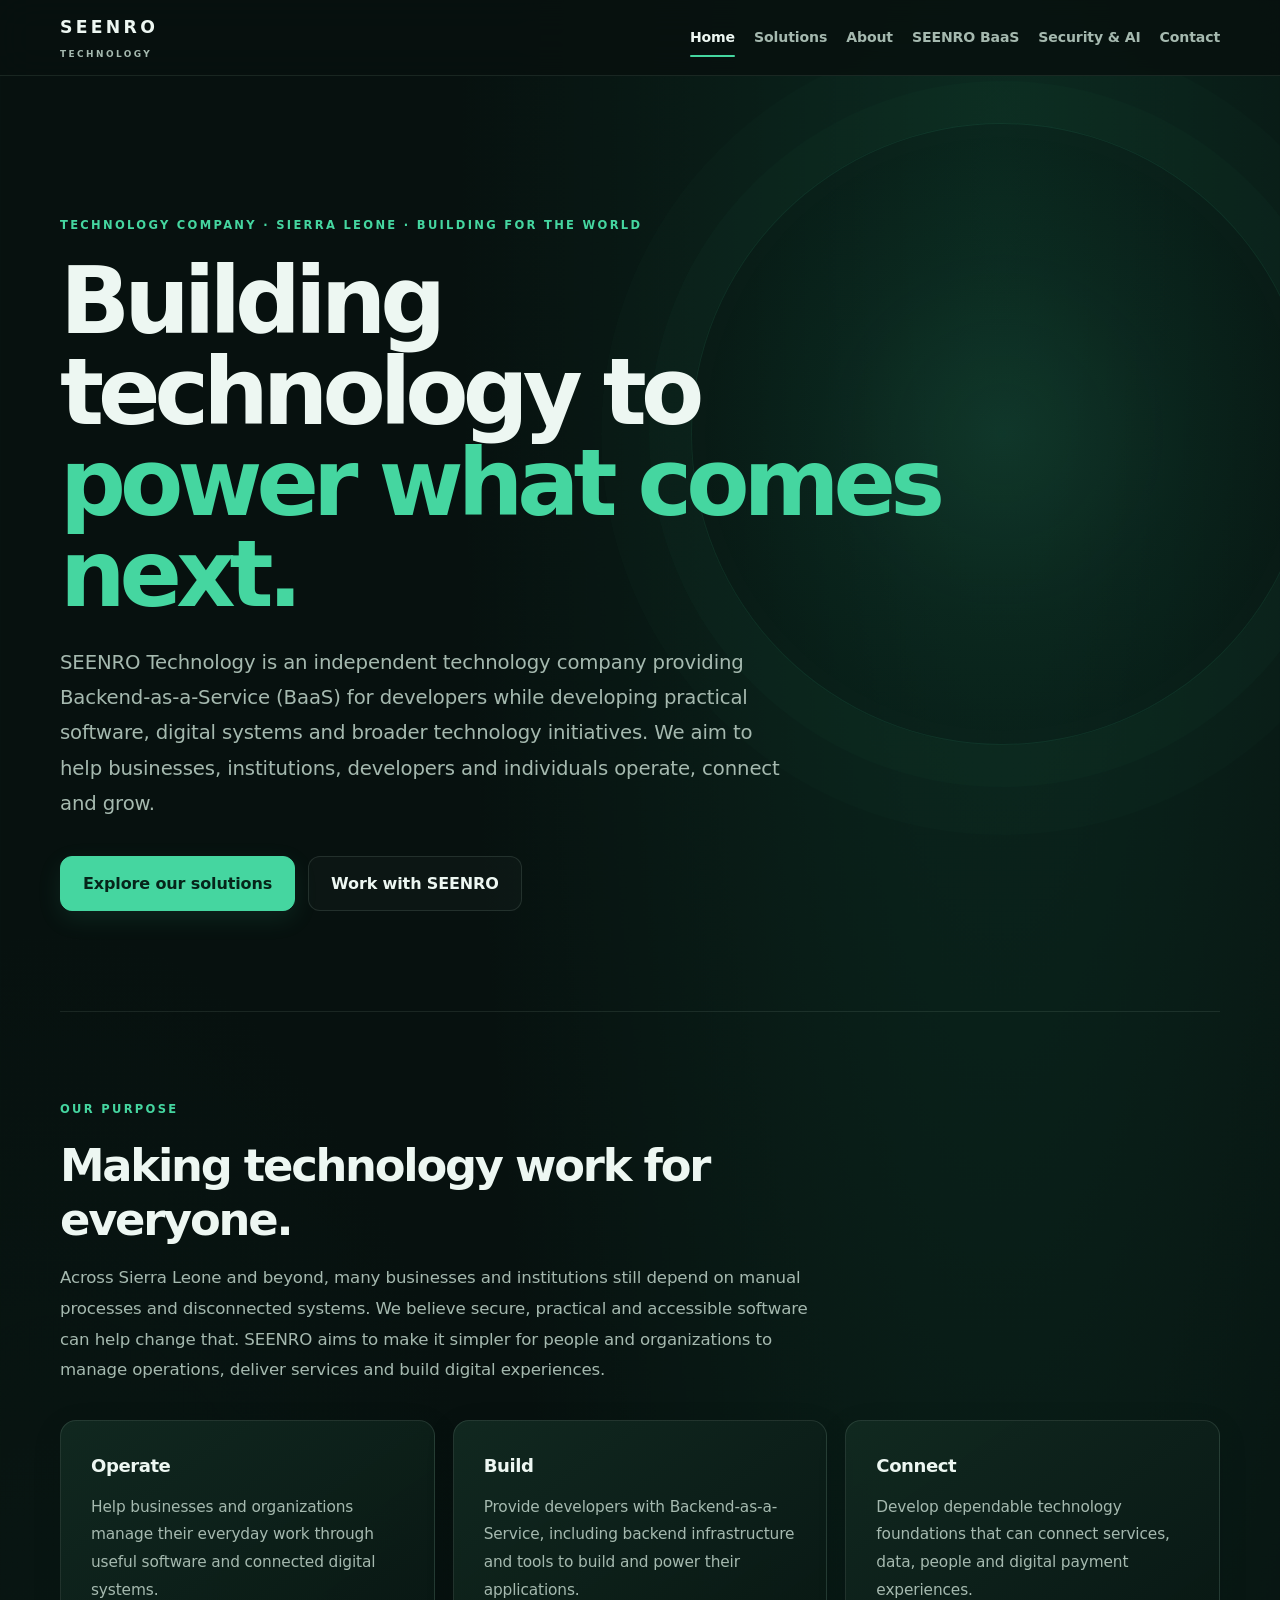
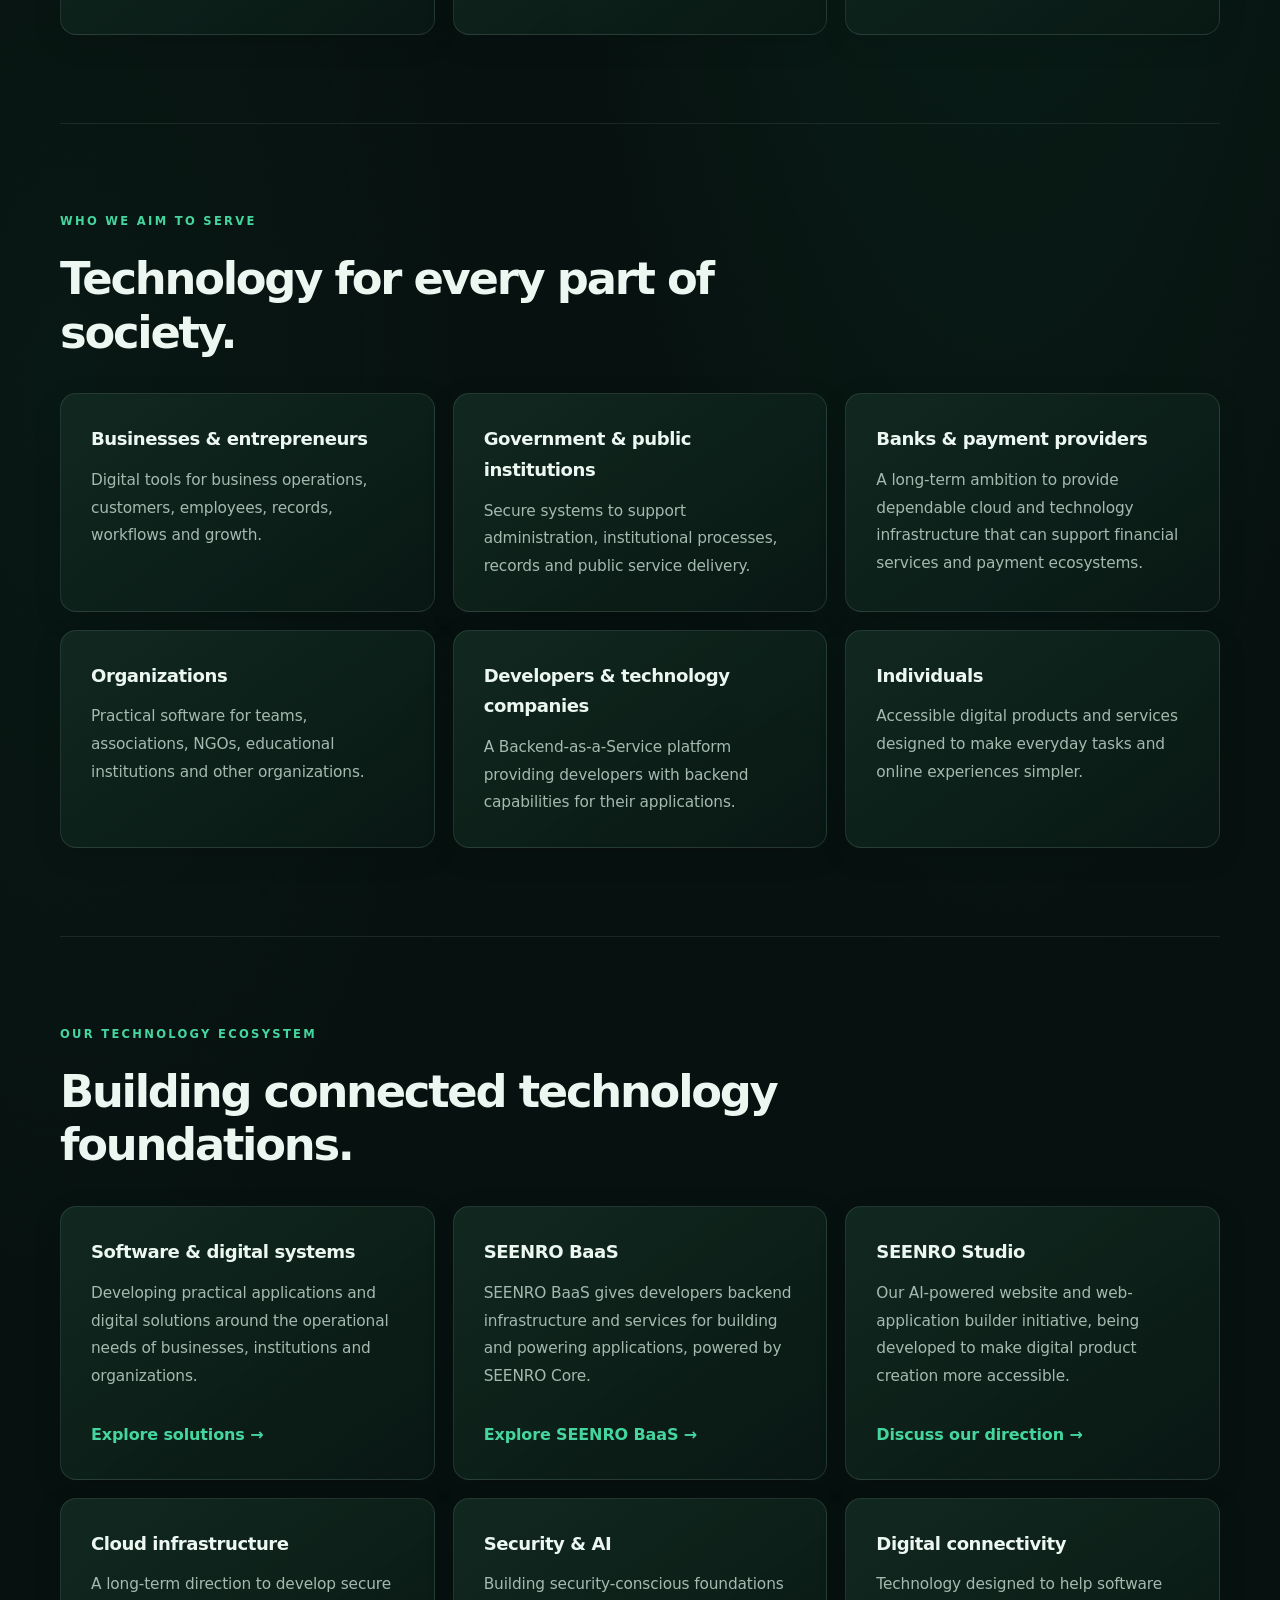
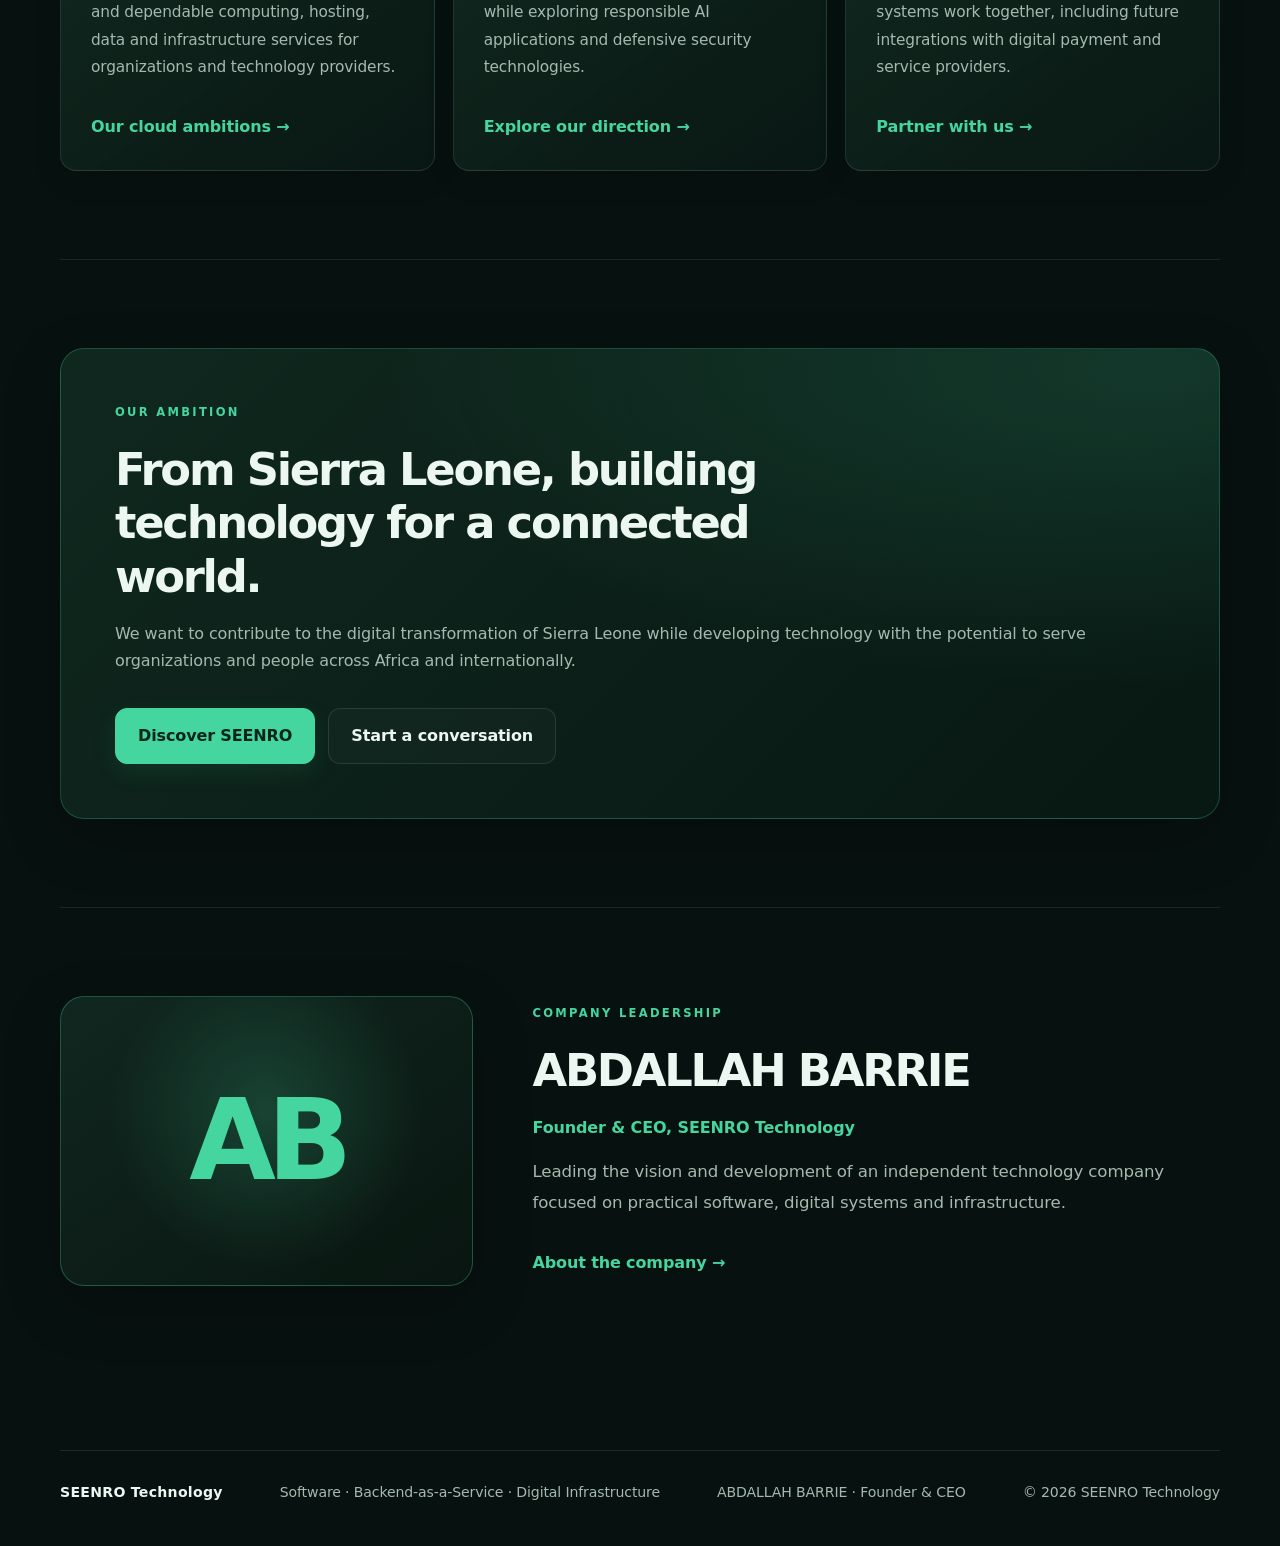
==== commit 45e2680b: "Polish SEENRO Technology website" ====
--- a/index.html
+++ b/index.html
@@ -3,15 +3,15 @@
 <head>
 <meta charset="utf-8">
 <meta name="viewport" content="width=device-width, initial-scale=1">
-<meta name="description" content="SEENRO Technology is developing practical software and digital systems, with a long-term ambition to build dependable cloud infrastructure for businesses, institutions, developers and individuals.">
+<meta name="description" content="SEENRO Technology is an independent technology company providing Backend-as-a-Service for developers while developing practical software, digital systems and broader technology initiatives.">
 <meta name="theme-color" content="#07110f">
-<title>SEENRO Technology | Software, Cloud & Digital Infrastructure</title>
+<title>SEENRO Technology | Software, BaaS & Digital Systems</title>
 <link rel="icon" href="favicon.svg" type="image/svg+xml">
 <link rel="stylesheet" href="style.css">
 <meta property="og:type" content="website">
 <meta property="og:site_name" content="SEENRO Technology">
-<meta property="og:title" content="SEENRO Technology | Software, Cloud & Digital Infrastructure">
-<meta property="og:description" content="Building practical software and digital systems, with a long-term ambition to develop cloud infrastructure for a more digitally connected world.">
+<meta property="og:title" content="SEENRO Technology | Software, BaaS & Digital Systems">
+<meta property="og:description" content="SEENRO Technology provides software, digital systems and Backend-as-a-Service for developers.">
 <meta property="og:url" content="https://seenrotech.com/">
 </head>
 <body>
@@ -21,7 +21,7 @@
 <a href="index.html" aria-current="page">Home</a>
 <a href="solutions.html">Solutions</a>
 <a href="about.html">About</a>
-<a href="core.html">SEENRO Core</a>
+<a href="core.html">SEENRO BaaS</a>
 <a href="security-ai.html">Security &amp; AI</a>
 <a href="contact.html">Contact</a>
 <a class="nav-portal" href="https://developers.seenrotech.com">Developer Portal</a>
@@ -31,7 +31,7 @@
 <section class="hero">
 <p class="eyebrow">Technology company · Sierra Leone · Building for the world</p>
 <h1>Building technology to <span>power what comes next.</span></h1>
-<p class="lead">SEENRO Technology is building practical software and digital systems to help businesses, government institutions, organizations, developers and individuals operate, connect and grow. We also have a long-term ambition to develop dependable cloud infrastructure.</p>
+<p class="lead">SEENRO Technology is an independent technology company providing Backend-as-a-Service (BaaS) for developers while developing practical software, digital systems and broader technology initiatives. We aim to help businesses, institutions, developers and individuals operate, connect and grow.</p>
 <div class="actions">
 <a class="button" href="solutions.html">Explore our solutions</a>
 <a class="button secondary" href="contact.html">Work with SEENRO</a>
@@ -44,7 +44,7 @@
 <p class="section-intro">Across Sierra Leone and beyond, many businesses and institutions still depend on manual processes and disconnected systems. We believe secure, practical and accessible software can help change that. SEENRO aims to make it simpler for people and organizations to manage operations, deliver services and build digital experiences.</p>
 <div class="grid">
 <article class="panel"><h3>Operate</h3><p>Help businesses and organizations manage their everyday work through useful software and connected digital systems.</p></article>
-<article class="panel"><h3>Build</h3><p>Give developers and technology creators access to backend infrastructure and tools for building applications.</p></article>
+<article class="panel"><h3>Build</h3><p>Provide developers with Backend-as-a-Service, including backend infrastructure and tools to build and power their applications.</p></article>
 <article class="panel"><h3>Connect</h3><p>Develop dependable technology foundations that can connect services, data, people and digital payment experiences.</p></article>
 </div>
 </section>
@@ -57,7 +57,7 @@
 <article class="panel"><h3>Government &amp; public institutions</h3><p>Secure systems to support administration, institutional processes, records and public service delivery.</p></article>
 <article class="panel"><h3>Banks &amp; payment providers</h3><p>A long-term ambition to provide dependable cloud and technology infrastructure that can support financial services and payment ecosystems.</p></article>
 <article class="panel"><h3>Organizations</h3><p>Practical software for teams, associations, NGOs, educational institutions and other organizations.</p></article>
-<article class="panel"><h3>Developers &amp; technology companies</h3><p>Backend services, APIs, databases, storage and development tools through the growing SEENRO platform.</p></article>
+<article class="panel"><h3>Developers &amp; technology companies</h3><p>A Backend-as-a-Service platform providing developers with backend capabilities for their applications.</p></article>
 <article class="panel"><h3>Individuals</h3><p>Accessible digital products and services designed to make everyday tasks and online experiences simpler.</p></article>
 </div>
 </section>
@@ -66,8 +66,8 @@
 <p class="eyebrow">Our technology ecosystem</p>
 <h2>Building connected technology foundations.</h2>
 <div class="grid">
-<article class="panel"><h3>Software &amp; digital systems</h3><p>Practical applications and digital solutions designed around the operational needs of businesses, institutions and organizations.</p><a class="panel-link" href="solutions.html">Explore solutions →</a></article>
-<article class="panel"><h3>SEENRO Core</h3><p>Our developing backend infrastructure for developer identity, projects, APIs, data and storage capabilities. Currently in early access.</p><a class="panel-link" href="core.html">Explore SEENRO Core →</a></article>
+<article class="panel"><h3>Software &amp; digital systems</h3><p>Developing practical applications and digital solutions around the operational needs of businesses, institutions and organizations.</p><a class="panel-link" href="solutions.html">Explore solutions →</a></article>
+<article class="panel"><h3>SEENRO BaaS</h3><p>SEENRO BaaS gives developers backend infrastructure and services for building and powering applications, powered by SEENRO Core.</p><a class="panel-link" href="core.html">Explore SEENRO BaaS →</a></article>
 <article class="panel"><h3>SEENRO Studio</h3><p>Our AI-powered website and web-application builder initiative, being developed to make digital product creation more accessible.</p><a class="panel-link" href="contact.html">Discuss our direction →</a></article>
 <article class="panel"><h3>Cloud infrastructure</h3><p>A long-term direction to develop secure and dependable computing, hosting, data and infrastructure services for organizations and technology providers.</p><a class="panel-link" href="solutions.html#cloud">Our cloud ambitions →</a></article>
 <article class="panel"><h3>Security &amp; AI</h3><p>Building security-conscious foundations while exploring responsible AI applications and defensive security technologies.</p><a class="panel-link" href="security-ai.html">Explore our direction →</a></article>
@@ -100,7 +100,7 @@
 </main>
 <footer>
 <a href="index.html">SEENRO Technology</a>
-<span>Software · Cloud · Digital Infrastructure</span>
+<span>Software · Backend-as-a-Service · Digital Infrastructure</span>
 <span>ABDALLAH BARRIE · Founder &amp; CEO</span>
 <span>© 2026 SEENRO Technology</span>
 </footer>
--- a/style.css
+++ b/style.css
@@ -115,3 +115,441 @@
 @media (max-width: 580px) {
   .notice { padding: 15px; }
 }
+
+
+
+/* SEENRO UI/UX POLISH — NOV 2026
+   Shared visual system; existing HTML architecture preserved. */
+
+:root {
+  --bg: #07110f;
+  --surface: #0d1b18;
+  --surface-2: #10251f;
+  --text: #edf7f2;
+  --muted: #a5b9af;
+  --line: rgba(190, 224, 207, .13);
+  --accent: #45d6a0;
+  --accent-strong: #70e8b8;
+  --accent-ink: #06251a;
+  --max: 1160px;
+  --radius-lg: 24px;
+  --radius-md: 16px;
+  --shadow-soft: 0 20px 60px rgba(0, 0, 0, .18);
+}
+
+html {
+  scroll-padding-top: 110px;
+}
+
+body {
+  min-height: 100vh;
+  background:
+    radial-gradient(ellipse at 78% 4%, rgba(35, 190, 132, .13), transparent 34rem),
+    radial-gradient(ellipse at 5% 42%, rgba(26, 105, 79, .08), transparent 30rem),
+    var(--bg);
+  letter-spacing: -.008em;
+}
+
+::selection {
+  color: var(--accent-ink);
+  background: var(--accent);
+}
+
+.site-header {
+  position: sticky;
+  top: 0;
+  z-index: 50;
+  width: 100%;
+  min-height: 76px;
+  padding: 12px max(20px, calc((100% - var(--max)) / 2));
+  border-bottom: 1px solid rgba(190, 224, 207, .10);
+  background: rgba(7, 17, 15, .86);
+  backdrop-filter: blur(18px);
+  -webkit-backdrop-filter: blur(18px);
+}
+
+.brand {
+  flex: 0 0 auto;
+  font-size: 1.08rem;
+  letter-spacing: .19em;
+}
+
+.brand small {
+  font-size: .56rem;
+  letter-spacing: .27em;
+}
+
+nav {
+  gap: 5px 19px;
+}
+
+nav a {
+  position: relative;
+  padding: 10px 0;
+  font-size: .88rem;
+  transition: color .2s ease;
+}
+
+nav a[aria-current="page"] {
+  color: var(--text);
+  box-shadow: none;
+}
+
+nav a[aria-current="page"]::after {
+  position: absolute;
+  right: 0;
+  bottom: 2px;
+  left: 0;
+  height: 2px;
+  border-radius: 2px;
+  background: var(--accent);
+  content: "";
+}
+
+main {
+  padding-bottom: 76px;
+}
+
+.hero {
+  position: relative;
+  isolation: isolate;
+  max-width: 100%;
+  min-height: 410px;
+  padding: clamp(76px, 11vw, 140px) 0 100px;
+}
+
+.hero::before {
+  position: absolute;
+  z-index: -1;
+  top: 5%;
+  right: -8%;
+  width: min(54vw, 620px);
+  aspect-ratio: 1;
+  border: 1px solid rgba(69, 214, 160, .10);
+  border-radius: 50%;
+  background:
+    radial-gradient(circle, rgba(69, 214, 160, .10), rgba(69, 214, 160, .025) 42%, transparent 70%);
+  box-shadow:
+    0 0 0 42px rgba(69, 214, 160, .018),
+    0 0 0 90px rgba(69, 214, 160, .012);
+  content: "";
+  pointer-events: none;
+}
+
+.hero > * {
+  position: relative;
+  z-index: 1;
+}
+
+.hero h1 {
+  max-width: 880px;
+  font-size: clamp(2.8rem, 7.2vw, 6rem);
+  line-height: .99;
+  letter-spacing: -.065em;
+}
+
+.eyebrow {
+  margin-bottom: 20px;
+  font-size: .72rem;
+  letter-spacing: .2em;
+}
+
+.lead {
+  max-width: 730px;
+  font-size: clamp(1.05rem, 1.8vw, 1.23rem);
+  line-height: 1.8;
+}
+
+.actions {
+  gap: 13px;
+  margin-top: 34px;
+}
+
+.button {
+  min-height: 50px;
+  padding: 13px 22px;
+  border-radius: 12px;
+  box-shadow: 0 8px 24px rgba(69, 214, 160, .10);
+  transition:
+    transform .2s ease,
+    background .2s ease,
+    border-color .2s ease,
+    box-shadow .2s ease;
+}
+
+.button:hover {
+  transform: translateY(-2px);
+  background: var(--accent-strong);
+  box-shadow: 0 12px 30px rgba(69, 214, 160, .17);
+}
+
+.button.secondary {
+  box-shadow: none;
+  background: rgba(255, 255, 255, .025);
+}
+
+.button.secondary:hover {
+  background: rgba(69, 214, 160, .07);
+}
+
+.section {
+  padding: clamp(54px, 7vw, 88px) 0;
+  border-top-color: rgba(190, 224, 207, .10);
+  scroll-margin-top: 100px;
+}
+
+.section h2 {
+  max-width: 780px;
+  font-size: clamp(1.8rem, 4vw, 2.8rem);
+  letter-spacing: -.05em;
+}
+
+.section-intro {
+  max-width: 780px;
+  font-size: 1.04rem;
+  line-height: 1.85;
+}
+
+.grid {
+  grid-template-columns: repeat(3, minmax(0, 1fr));
+  gap: 18px;
+  margin-top: 34px;
+}
+
+.panel {
+  position: relative;
+  min-height: 100%;
+  padding: clamp(22px, 2.5vw, 30px);
+  overflow-wrap: anywhere;
+  border-color: rgba(190, 224, 207, .13);
+  border-radius: var(--radius-md);
+  background:
+    linear-gradient(145deg, rgba(18, 42, 33, .92), rgba(9, 24, 20, .96));
+  box-shadow: 0 8px 30px rgba(0, 0, 0, .10);
+  transition:
+    transform .22s ease,
+    border-color .22s ease,
+    box-shadow .22s ease;
+}
+
+.panel:hover {
+  transform: translateY(-4px);
+  border-color: rgba(69, 214, 160, .42);
+  box-shadow: var(--shadow-soft);
+}
+
+.panel h3 {
+  margin-bottom: 12px;
+  font-size: 1.13rem;
+  letter-spacing: -.025em;
+}
+
+.panel p {
+  font-size: .96rem;
+  line-height: 1.8;
+}
+
+.panel-link {
+  margin-top: 15px;
+  color: var(--accent);
+  text-underline-offset: 4px;
+}
+
+.panel-link:hover {
+  color: var(--accent-strong);
+}
+
+.callout {
+  position: relative;
+  overflow: hidden;
+  padding: clamp(28px, 5vw, 54px);
+  border-color: rgba(69, 214, 160, .25);
+  border-radius: var(--radius-lg);
+  background:
+    radial-gradient(ellipse at 95% 5%, rgba(69, 214, 160, .15), transparent 50%),
+    linear-gradient(135deg, rgba(16, 42, 32, .95), rgba(8, 24, 19, .98));
+  box-shadow: var(--shadow-soft);
+}
+
+.callout h2 {
+  max-width: 700px;
+}
+
+.founder {
+  gap: clamp(28px, 5vw, 60px);
+}
+
+.founder-mark {
+  min-height: 290px;
+  border-radius: var(--radius-lg);
+  background:
+    radial-gradient(circle at 50% 40%, rgba(69, 214, 160, .20), transparent 58%),
+    linear-gradient(145deg, #10271f, #091510);
+  box-shadow: var(--shadow-soft);
+}
+
+.notice {
+  border-radius: var(--radius-md);
+}
+
+.status-list li {
+  align-items: center;
+  padding-block: 20px;
+}
+
+footer {
+  align-items: center;
+  padding-block: 30px 42px;
+  border-top-color: rgba(190, 224, 207, .12);
+}
+
+footer a {
+  font-weight: 800;
+  letter-spacing: .02em;
+}
+
+a:focus-visible,
+button:focus-visible {
+  outline: 3px solid var(--accent-strong);
+  outline-offset: 5px;
+  border-radius: 5px;
+}
+
+/* Tablet layout */
+@media (max-width: 900px) {
+  .site-header {
+    align-items: flex-start;
+    flex-direction: column;
+    gap: 8px;
+    padding: 14px 24px 10px;
+  }
+
+  nav {
+    width: 100%;
+    gap: 5px 18px;
+  }
+
+  .grid {
+    grid-template-columns: repeat(2, minmax(0, 1fr));
+  }
+
+  .hero {
+    min-height: 360px;
+  }
+}
+
+/* Phone layout: navigation remains visible and horizontally scrollable. */
+@media (max-width: 600px) {
+  .site-header,
+  main,
+  footer {
+    width: 100%;
+  }
+
+  .site-header {
+    padding: 13px 16px 9px;
+    gap: 8px;
+  }
+
+  nav {
+    flex-wrap: nowrap;
+    gap: 18px;
+    overflow-x: auto;
+    overscroll-behavior-inline: contain;
+    scrollbar-width: none;
+    -webkit-overflow-scrolling: touch;
+  }
+
+  nav::-webkit-scrollbar {
+    display: none;
+  }
+
+  nav a {
+    flex: 0 0 auto;
+    padding: 9px 0 11px;
+    font-size: .84rem;
+  }
+
+  main {
+    padding: 0 18px 50px;
+  }
+
+  .hero {
+    min-height: 0;
+    padding: 76px 0 70px;
+  }
+
+  .hero::before {
+    top: 8%;
+    right: -45%;
+    width: 95vw;
+  }
+
+  .hero h1 {
+    font-size: clamp(2.65rem, 12vw, 4rem);
+    line-height: 1.02;
+  }
+
+  .lead {
+    font-size: 1.02rem;
+    line-height: 1.75;
+  }
+
+  .actions {
+    align-items: stretch;
+    flex-direction: column;
+  }
+
+  .actions .button {
+    width: 100%;
+  }
+
+  .section {
+    padding: 52px 0;
+  }
+
+  .section h2 {
+    font-size: 1.9rem;
+  }
+
+  .grid,
+  .founder {
+    grid-template-columns: 1fr;
+    gap: 14px;
+  }
+
+  .panel {
+    padding: 23px;
+  }
+
+  .founder-mark {
+    min-height: 190px;
+  }
+
+  .callout {
+    padding: 26px 22px;
+  }
+
+  .status-list li {
+    align-items: flex-start;
+  }
+
+  footer {
+    padding: 25px 18px 34px;
+    flex-direction: column;
+    align-items: flex-start;
+    gap: 10px;
+  }
+}
+
+/* Respect users who prefer reduced motion. */
+@media (prefers-reduced-motion: reduce) {
+  *,
+  *::before,
+  *::after {
+    scroll-behavior: auto !important;
+    animation-duration: .01ms !important;
+    animation-iteration-count: 1 !important;
+    transition-duration: .01ms !important;
+  }
+}
